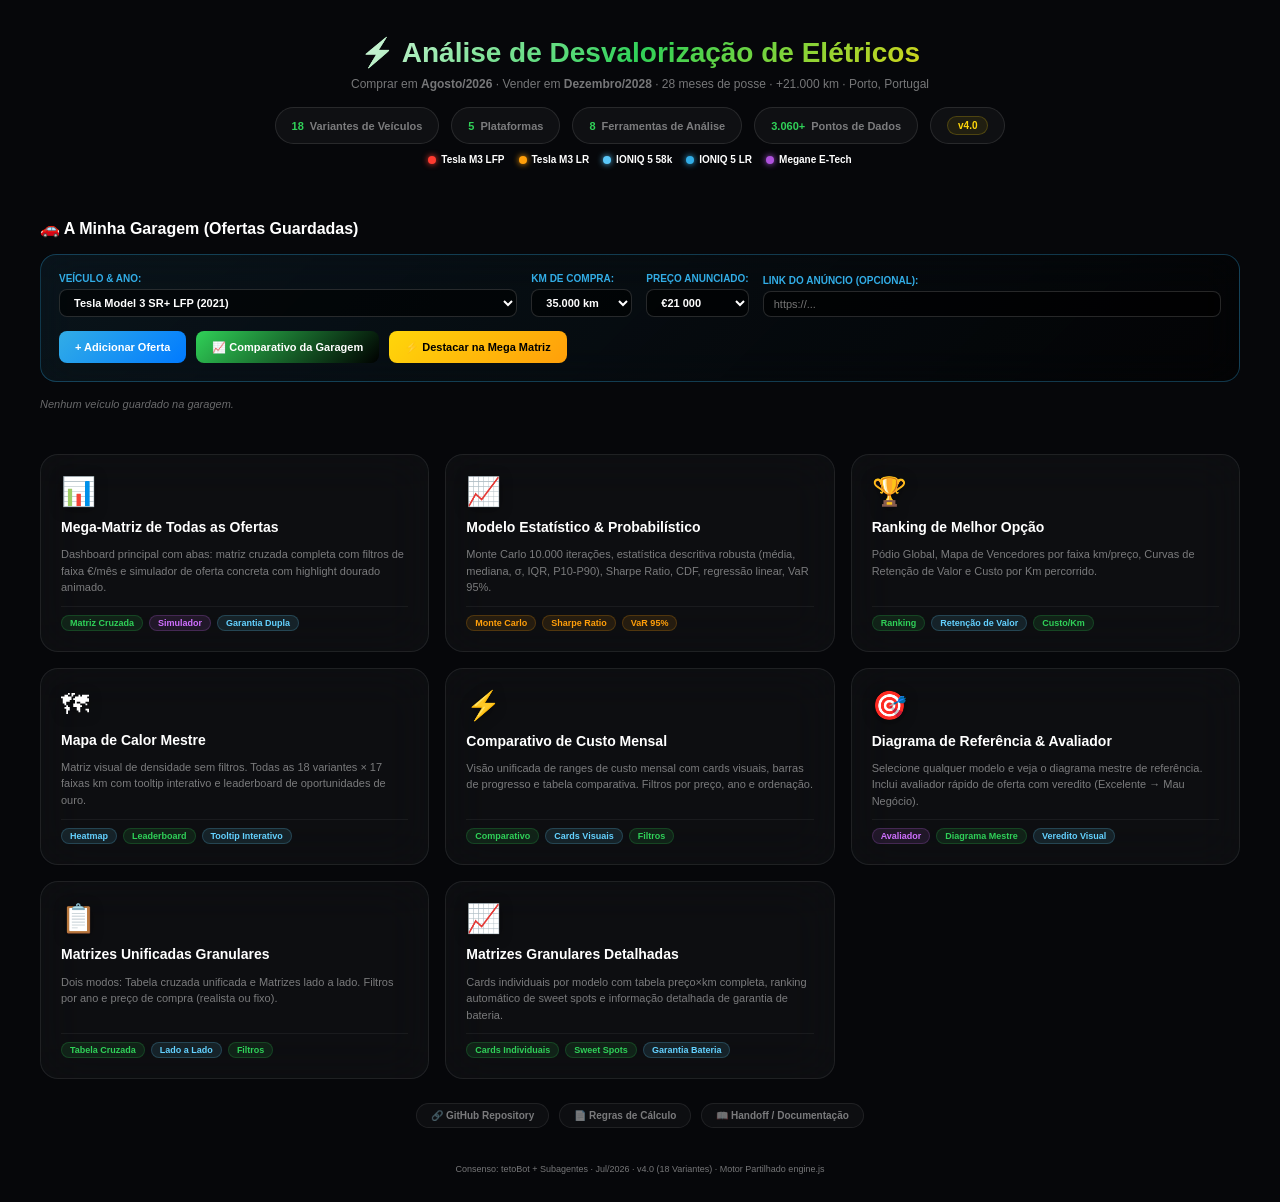
==== index.html @ 0024fa80 "feat: refatoracao para engine.js e styles.css centralizados, e nova feature A Minha Garagem" ====
<!DOCTYPE html>
<html lang="pt">
<head>
<meta charset="UTF-8">
<meta name="viewport" content="width=device-width,initial-scale=1">
<title>Portal — Análise de Desvalorização de Veículos Elétricos</title>
<meta name="description" content="Dashboard de análise de desvalorização de veículos elétricos usados em Portugal. 18 variantes, 5 plataformas, 8 ferramentas de análise.">
<link rel="stylesheet" href="styles.css">

<style>
body { gap: 24px; }

h1 {
  font-size: 28px;
  font-weight: 900;
  background: linear-gradient(135deg, #ffffff 0%, #30d158 50%, #ffd60a 100%);
  -webkit-background-clip: text;
  -webkit-text-fill-color: transparent;
}

.hero {
  text-align: center;
  max-width: 800px;
  padding: 20px 0;
}

.hero-sub {
  font-size: 12px;
  color: var(--text-muted);
  margin-top: 6px;
  line-height: 1.5;
}

/* Stats Row */
.stats-row {
  display: flex;
  gap: 12px;
  flex-wrap: wrap;
  justify-content: center;
  margin-top: 14px;
}

.stat-chip {
  background: rgba(255, 255, 255, 0.04);
  border: 1px solid rgba(255, 255, 255, 0.1);
  padding: 8px 16px;
  border-radius: 30px;
  font-size: 11px;
  font-weight: 600;
  display: flex;
  align-items: center;
  gap: 6px;
  color: var(--text-muted);
}

.stat-chip b {
  color: #fff;
  font-weight: 800;
}

.stat-chip .accent {
  color: var(--accent);
  font-weight: 800;
}

/* Brand Legend */
.brand-legend {
  display: flex;
  gap: 14px;
  flex-wrap: wrap;
  justify-content: center;
  margin-top: 10px;
}

.brand-item {
  display: flex;
  align-items: center;
  gap: 5px;
  font-size: 10px;
  font-weight: 600;
}

.brand-dot {
  width: 8px;
  height: 8px;
  border-radius: 50%;
}

/* Tools Grid */
.tools-grid {
  display: grid;
  grid-template-columns: repeat(auto-fit, minmax(320px, 1fr));
  gap: 16px;
  width: 100%;
  max-width: 1200px;
}

.tool-card {
  background: var(--card-bg);
  border: 1px solid var(--card-border);
  backdrop-filter: blur(24px);
  border-radius: 18px;
  padding: 20px;
  display: flex;
  flex-direction: column;
  gap: 10px;
  text-decoration: none;
  color: inherit;
  transition: all 0.25s ease;
  position: relative;
  overflow: hidden;
}

.tool-card::before {
  content: '';
  position: absolute;
  top: 0;
  left: 0;
  right: 0;
  height: 3px;
  background: linear-gradient(90deg, var(--accent) 0%, transparent 100%);
  opacity: 0;
  transition: opacity 0.3s ease;
}

.tool-card:hover {
  transform: translateY(-4px);
  border-color: rgba(255, 255, 255, 0.2);
  box-shadow: 0 12px 40px rgba(0, 0, 0, 0.5);
}

.tool-card:hover::before {
  opacity: 1;
}

.tool-emoji {
  font-size: 28px;
  filter: drop-shadow(0 2px 6px rgba(0,0,0,0.5));
}

.tool-name {
  font-size: 14px;
  font-weight: 800;
  color: #fff;
  line-height: 1.3;
}

.tool-desc {
  font-size: 11px;
  color: var(--text-muted);
  line-height: 1.5;
}

.tool-tags {
  display: flex;
  gap: 6px;
  flex-wrap: wrap;
  margin-top: auto;
  padding-top: 8px;
  border-top: 1px solid rgba(255, 255, 255, 0.05);
}

.tool-tag {
  font-size: 9px;
  font-weight: 700;
  padding: 2px 8px;
  border-radius: 10px;
  background: rgba(48, 209, 88, 0.1);
  color: var(--accent);
  border: 1px solid rgba(48, 209, 88, 0.2);
}

.tool-tag.stat {
  background: rgba(255, 159, 10, 0.1);
  color: #ff9f0a;
  border-color: rgba(255, 159, 10, 0.2);
}

.tool-tag.visual {
  background: rgba(100, 210, 255, 0.1);
  color: #64d2ff;
  border-color: rgba(100, 210, 255, 0.2);
}

.tool-tag.sim {
  background: rgba(208, 112, 255, 0.1);
  color: #d070ff;
  border-color: rgba(208, 112, 255, 0.2);
}

/* Version Badge */
.version-badge {
  font-size: 10px;
  font-weight: 800;
  color: #ffd60a;
  background: rgba(255, 214, 10, 0.08);
  border: 1px solid rgba(255, 214, 10, 0.2);
  padding: 3px 10px;
  border-radius: 20px;
}

/* Docs section */
.docs-row {
  display: flex;
  gap: 10px;
  flex-wrap: wrap;
  justify-content: center;
  width: 100%;
  max-width: 1200px;
}

.doc-link {
  color: var(--text-muted);
  text-decoration: none;
  font-size: 10px;
  font-weight: 600;
  background: rgba(255, 255, 255, 0.03);
  border: 1px solid rgba(255, 255, 255, 0.08);
  padding: 6px 14px;
  border-radius: 20px;
  transition: all 0.2s ease;
}

.doc-link:hover {
  background: rgba(255, 255, 255, 0.08);
  color: #fff;
  border-color: rgba(255, 255, 255, 0.2);
}
</style>
</head>
<body>

<!-- HERO -->
<div class="hero">
  <h1>&#9889; Análise de Desvalorização de Elétricos</h1>
  <div class="hero-sub">
    Comprar em <b>Agosto/2026</b> &middot; Vender em <b>Dezembro/2028</b> &middot; 28 meses de posse &middot; +21.000 km &middot; Porto, Portugal
  </div>

  <div class="stats-row">
    <div class="stat-chip"><span class="accent">18</span> Variantes de Veículos</div>
    <div class="stat-chip"><span class="accent">5</span> Plataformas</div>
    <div class="stat-chip"><span class="accent">8</span> Ferramentas de Análise</div>
    <div class="stat-chip"><span class="accent">3.060+</span> Pontos de Dados</div>
    <div class="stat-chip"><span class="version-badge">v4.0</span></div>
  </div>

  <div class="brand-legend">
    <div class="brand-item"><div class="brand-dot" style="background:#ff3b30;box-shadow:0 0 6px #ff3b30"></div> Tesla M3 LFP</div>
    <div class="brand-item"><div class="brand-dot" style="background:#ff9f0a;box-shadow:0 0 6px #ff9f0a"></div> Tesla M3 LR</div>
    <div class="brand-item"><div class="brand-dot" style="background:#5ac8fa;box-shadow:0 0 6px #5ac8fa"></div> IONIQ 5 58k</div>
    <div class="brand-item"><div class="brand-dot" style="background:#32ade6;box-shadow:0 0 6px #32ade6"></div> IONIQ 5 LR</div>
    <div class="brand-item"><div class="brand-dot" style="background:#af52de;box-shadow:0 0 6px #af52de"></div> Megane E-Tech</div>
  </div>
</div>

<!-- GARAGE SECTION -->
<div class="garage-section" id="garageSection">
  <div style="font-size:16px;font-weight:800;display:flex;align-items:center;gap:8px">
    <span>&#128663; A Minha Garagem (Ofertas Guardadas)</span>
  </div>
  
  <div class="garage-form-card">
    <div style="display:flex;flex-direction:column;gap:5px;flex:1;min-width:200px">
      <label style="font-size:10px;text-transform:uppercase;color:#32ade6;font-weight:800">Veículo & Ano:</label>
      <select id="gCarSelect" style="background:rgba(0,0,0,0.6);border:1px solid rgba(255,255,255,0.15);color:#fff;padding:6px 10px;border-radius:8px;font-size:11px"></select>
    </div>
    
    <div style="display:flex;flex-direction:column;gap:5px">
      <label style="font-size:10px;text-transform:uppercase;color:#32ade6;font-weight:800">Km de Compra:</label>
      <select id="gKmSelect" style="background:rgba(0,0,0,0.6);border:1px solid rgba(255,255,255,0.15);color:#fff;padding:6px 10px;border-radius:8px;font-size:11px"></select>
    </div>
    
    <div style="display:flex;flex-direction:column;gap:5px">
      <label style="font-size:10px;text-transform:uppercase;color:#32ade6;font-weight:800">Preço Anunciado:</label>
      <select id="gPriceSelect" style="background:rgba(0,0,0,0.6);border:1px solid rgba(255,255,255,0.15);color:#fff;padding:6px 10px;border-radius:8px;font-size:11px"></select>
    </div>
    
    <div style="display:flex;flex-direction:column;gap:5px;flex:1;min-width:200px">
      <label style="font-size:10px;text-transform:uppercase;color:#32ade6;font-weight:800">Link do Anúncio (Opcional):</label>
      <input type="url" id="gUrlInput" placeholder="https://..." style="background:rgba(0,0,0,0.6);border:1px solid rgba(255,255,255,0.15);color:#fff;padding:6px 10px;border-radius:8px;font-size:11px">
    </div>
    
    <div style="width:100%;display:flex;gap:10px;flex-wrap:wrap">
      <button class="btn-blue" onclick="addGarageOffer()">+ Adicionar Oferta</button>
      <a href="comparativo-garagem.html" class="btn-blue" style="background:linear-gradient(135deg, #30d158 0%, #000 100%);color:#fff;text-decoration:none">&#128200; Comparativo da Garagem</a>
      <a href="mega-matriz-todas-ofertas.html" class="btn-blue" style="background:linear-gradient(135deg, #ffd60a 0%, #ff9f0a 100%);color:#000;text-decoration:none">&#9889; Destacar na Mega Matriz</a>
    </div>
  </div>

  <div class="garage-grid" id="garageCardsContainer"></div>
</div>

<!-- TOOLS GRID -->
<div class="tools-grid" style="margin-top:20px">

  <a href="mega-matriz-todas-ofertas.html" class="tool-card">
    <div class="tool-emoji">&#128202;</div>
    <div class="tool-name">Mega-Matriz de Todas as Ofertas</div>
    <div class="tool-desc">Dashboard principal com abas: matriz cruzada completa com filtros de faixa €/mês e simulador de oferta concreta com highlight dourado animado.</div>
    <div class="tool-tags">
      <span class="tool-tag">Matriz Cruzada</span>
      <span class="tool-tag sim">Simulador</span>
      <span class="tool-tag visual">Garantia Dupla</span>
    </div>
  </a>

  <a href="modelo-estatistico-decisao-modelo.html" class="tool-card">
    <div class="tool-emoji">&#128200;</div>
    <div class="tool-name">Modelo Estatístico &amp; Probabilístico</div>
    <div class="tool-desc">Monte Carlo 10.000 iterações, estatística descritiva robusta (média, mediana, σ, IQR, P10-P90), Sharpe Ratio, CDF, regressão linear, VaR 95%.</div>
    <div class="tool-tags">
      <span class="tool-tag stat">Monte Carlo</span>
      <span class="tool-tag stat">Sharpe Ratio</span>
      <span class="tool-tag stat">VaR 95%</span>
    </div>
  </a>

  <a href="ranking-melhor-opcao.html" class="tool-card">
    <div class="tool-emoji">&#127942;</div>
    <div class="tool-name">Ranking de Melhor Opção</div>
    <div class="tool-desc">Pódio Global, Mapa de Vencedores por faixa km/preço, Curvas de Retenção de Valor e Custo por Km percorrido.</div>
    <div class="tool-tags">
      <span class="tool-tag">Ranking</span>
      <span class="tool-tag visual">Retenção de Valor</span>
      <span class="tool-tag">Custo/Km</span>
    </div>
  </a>

  <a href="mapa-calor-minimizacao-custo.html" class="tool-card">
    <div class="tool-emoji">&#128506;</div>
    <div class="tool-name">Mapa de Calor Mestre</div>
    <div class="tool-desc">Matriz visual de densidade sem filtros. Todas as 18 variantes × 17 faixas km com tooltip interativo e leaderboard de oportunidades de ouro.</div>
    <div class="tool-tags">
      <span class="tool-tag visual">Heatmap</span>
      <span class="tool-tag">Leaderboard</span>
      <span class="tool-tag visual">Tooltip Interativo</span>
    </div>
  </a>

  <a href="comparativo-custo-mensal.html" class="tool-card">
    <div class="tool-emoji">&#9889;</div>
    <div class="tool-name">Comparativo de Custo Mensal</div>
    <div class="tool-desc">Visão unificada de ranges de custo mensal com cards visuais, barras de progresso e tabela comparativa. Filtros por preço, ano e ordenação.</div>
    <div class="tool-tags">
      <span class="tool-tag">Comparativo</span>
      <span class="tool-tag visual">Cards Visuais</span>
      <span class="tool-tag">Filtros</span>
    </div>
  </a>

  <a href="diagrama-referencia-ofertas.html" class="tool-card">
    <div class="tool-emoji">&#127919;</div>
    <div class="tool-name">Diagrama de Referência &amp; Avaliador</div>
    <div class="tool-desc">Selecione qualquer modelo e veja o diagrama mestre de referência. Inclui avaliador rápido de oferta com veredito (Excelente → Mau Negócio).</div>
    <div class="tool-tags">
      <span class="tool-tag sim">Avaliador</span>
      <span class="tool-tag">Diagrama Mestre</span>
      <span class="tool-tag visual">Veredito Visual</span>
    </div>
  </a>

  <a href="matrizes-unificadas-granulares.html" class="tool-card">
    <div class="tool-emoji">&#128203;</div>
    <div class="tool-name">Matrizes Unificadas Granulares</div>
    <div class="tool-desc">Dois modos: Tabela cruzada unificada e Matrizes lado a lado. Filtros por ano e preço de compra (realista ou fixo).</div>
    <div class="tool-tags">
      <span class="tool-tag">Tabela Cruzada</span>
      <span class="tool-tag visual">Lado a Lado</span>
      <span class="tool-tag">Filtros</span>
    </div>
  </a>

  <a href="matrizes-km-granular-v3.html" class="tool-card">
    <div class="tool-emoji">&#128200;</div>
    <div class="tool-name">Matrizes Granulares Detalhadas</div>
    <div class="tool-desc">Cards individuais por modelo com tabela preço×km completa, ranking automático de sweet spots e informação detalhada de garantia de bateria.</div>
    <div class="tool-tags">
      <span class="tool-tag">Cards Individuais</span>
      <span class="tool-tag">Sweet Spots</span>
      <span class="tool-tag visual">Garantia Bateria</span>
    </div>
  </a>

</div>

<!-- DOCS -->
<div class="docs-row">
  <a href="https://github.com/tetobot247/carros" class="doc-link" target="_blank">&#128279; GitHub Repository</a>
  <a href="regras-calculo.md" class="doc-link">&#128196; Regras de Cálculo</a>
  <a href="HANDOFF.md" class="doc-link">&#128214; Handoff / Documentação</a>
</div>

<footer>Consenso: tetoBot + Subagentes &middot; Jul/2026 &middot; v4.0 (18 Variantes) &middot; Motor Partilhado engine.js</footer>

<script src="engine.js"></script>
<script>
(function(){
  'use strict';
  var E = CarEngine;
  
  function initGarage() {
    // Populate dropdowns
    var carSel = document.getElementById('gCarSelect');
    var kmSel = document.getElementById('gKmSelect');
    var priceSel = document.getElementById('gPriceSelect');

    var carHtml = '';
    E.CARS.forEach(function(c) {
      carHtml += '<option value="' + c.id + '">' + c.n + ' (' + c.y + ')</option>';
    });
    carSel.innerHTML = carHtml;

    var kmHtml = '';
    E.KM.forEach(function(k) {
      kmHtml += '<option value="' + k + '">' + k + '.000 km</option>';
    });
    kmSel.innerHTML = kmHtml;

    var priceHtml = '';
    for (var p = 21000; p <= 42000; p += 1000) {
      priceHtml += '<option value="' + p + '">€' + p.toLocaleString('pt-PT') + '</option>';
    }
    priceSel.innerHTML = priceHtml;

    renderGarage();
  }

  function getSavedOffers() {
    var saved = localStorage.getItem('garageOffers');
    if (saved) return JSON.parse(saved);
    return [];
  }

  window.addGarageOffer = function() {
    var carId = document.getElementById('gCarSelect').value;
    var km = Number(document.getElementById('gKmSelect').value);
    var price = Number(document.getElementById('gPriceSelect').value);
    var url = document.getElementById('gUrlInput').value.trim();
    
    var offers = getSavedOffers();
    
    // Removida a limitação de duplicados exatos para permitir que o utilizador
    // guarde múltiplos anúncios reais que possam ter o mesmo modelo, km e preço.
    var newId = Date.now().toString() + '_' + Math.random().toString(36).substr(2, 5);
    offers.push({ id: newId, carId: carId, km: km, price: price, url: url });
    
    localStorage.setItem('garageOffers', JSON.stringify(offers));
    document.getElementById('gUrlInput').value = '';
    renderGarage();
  };

  window.removeGarageOffer = function(id) {
    var offers = getSavedOffers();
    offers = offers.filter(function(o) { return o.id !== id; });
    localStorage.setItem('garageOffers', JSON.stringify(offers));
    renderGarage();
  };

  function renderGarage() {
    var offers = getSavedOffers();
    var container = document.getElementById('garageCardsContainer');
    
    if (offers.length === 0) {
      container.innerHTML = '<div style="font-size:11px;color:rgba(255,255,255,0.4);font-style:italic">Nenhum veículo guardado na garagem.</div>';
      return;
    }

    var html = '';
    offers.forEach(function(o) {
      var car = E.getCar(o.carId);
      var r = E.aResale(car, o.km);
      var m = E.moVal(o.price, r);
      var wObj = E.getEffectiveWarranty(car, o.km);
      
      var brandCls = 'border-' + car.brand;
      
      html += '<div class="garage-card ' + brandCls + '">';
      html += '<div class="garage-card-title">';
      html += '<span>' + car.n + ' <span class="version-badge">' + car.y + '</span></span>';
      html += '<button class="btn-remove" onclick="removeGarageOffer(\'' + o.id + '\')">X</button>';
      html += '</div>';
      
      html += '<div class="garage-card-details">';
      html += '<div>Compra: <b>€' + o.price.toLocaleString('pt-PT') + '</b> | Km: <b>' + o.km + 'k km</b></div>';
      
      if (m !== null) {
        html += '<div class="garage-card-cost">€' + m + '<span style="font-size:10px;color:rgba(255,255,255,0.4)"> / mês</span></div>';
        html += '<div>Revenda Estimada (2028): €' + r.toLocaleString('pt-PT') + '</div>';
        html += '<div style="color:#ffd60a;margin-top:4px">' + E.getWarrantyBadge(car, o.km) + ' ' + wObj.effMonths + 'm ou ' + (wObj.kmLeft/1000).toFixed(0) + 'k km extra</div>';
      } else {
        html += '<div style="color:#ff453a;font-weight:800;margin-top:4px">⚠️ Preço irrealista (inferior à revenda)</div>';
      }
      
      if (o.url) {
        html += '<a href="' + o.url + '" target="_blank" style="margin-top:8px;display:inline-block;color:#32ade6;font-size:11px;text-decoration:none;font-weight:800">&#128279; Ver Anúncio Original</a>';
      }
      
      html += '</div></div>';
    });
    
    container.innerHTML = html;
  }

  // Initialize
  initGarage();

})();
</script>

</body>
</html>
---- styles.css ----
/**
 * styles.css — CSS Base Partilhado v4.0
 * Estilos comuns a todos os dashboards de desvalorização.
 * Cada HTML mantém um <style> local com estilos específicos da sua visualização.
 */

/* ============ CSS VARIABLES ============ */
:root {
  --bg: #06070a;
  --card-bg: rgba(255, 255, 255, 0.03);
  --card-border: rgba(255, 255, 255, 0.08);
  --text: #ffffff;
  --text-muted: rgba(255, 255, 255, 0.45);
  --accent: #30d158;
}

/* ============ RESET & BASE ============ */
* { margin: 0; padding: 0; box-sizing: border-box; }

body {
  background: var(--bg);
  font-family: -apple-system, BlinkMacSystemFont, "Segoe UI", Roboto, sans-serif;
  color: var(--text);
  padding: 16px;
  display: flex;
  flex-direction: column;
  align-items: center;
  gap: 16px;
}

/* ============ TYPOGRAPHY ============ */
header { text-align: center; }

h1 {
  font-size: 22px;
  font-weight: 800;
  background: linear-gradient(135deg, #ffffff 0%, #a1a1a1 100%);
  -webkit-background-clip: text;
  -webkit-text-fill-color: transparent;
  margin-bottom: 4px;
}

.sub {
  font-size: 11px;
  color: var(--text-muted);
}

footer {
  font-size: 9px;
  color: var(--text-muted);
  text-align: center;
  padding: 12px;
}

/* ============ TOP BAR & NAVIGATION ============ */
.top-bar {
  display: flex;
  justify-content: space-between;
  align-items: center;
  width: 100%;
  max-width: 1400px;
  flex-wrap: wrap;
  gap: 10px;
}

.nav-links-row {
  display: flex;
  gap: 8px;
  flex-wrap: wrap;
}

.nav-link {
  color: var(--accent);
  text-decoration: none;
  font-size: 11px;
  font-weight: 600;
  background: rgba(48, 209, 88, 0.1);
  border: 1px solid rgba(48, 209, 88, 0.2);
  padding: 6px 12px;
  border-radius: 20px;
  transition: all 0.2s ease;
}

.nav-link:hover {
  background: rgba(48, 209, 88, 0.2);
  box-shadow: 0 0 12px rgba(48, 209, 88, 0.3);
}

/* ============ BUTTONS ============ */
.btn-pill,
.filter-btn {
  background: rgba(255, 255, 255, 0.06);
  border: 1px solid rgba(255, 255, 255, 0.1);
  color: rgba(255, 255, 255, 0.7);
  padding: 5px 12px;
  border-radius: 20px;
  font-size: 11px;
  cursor: pointer;
  font-weight: 500;
  transition: all 0.2s ease;
}

.btn-pill:hover,
.filter-btn:hover {
  background: rgba(255, 255, 255, 0.15);
  color: #fff;
}

.btn-pill.active,
.filter-btn.active {
  background: var(--accent);
  color: #000;
  border-color: var(--accent);
  font-weight: 700;
  box-shadow: 0 0 12px rgba(48, 209, 88, 0.3);
}

/* ============ CONTROLS PANEL ============ */
.controls-card {
  background: var(--card-bg);
  border: 1px solid var(--card-border);
  backdrop-filter: blur(20px);
  border-radius: 16px;
  padding: 14px 18px;
  width: 100%;
  max-width: 1200px;
  display: flex;
  flex-direction: column;
  gap: 12px;
}

.control-row,
.filter-row {
  display: flex;
  align-items: center;
  gap: 10px;
  flex-wrap: wrap;
}

.control-label,
.filter-label {
  font-size: 10px;
  text-transform: uppercase;
  letter-spacing: 0.8px;
  color: var(--text-muted);
  font-weight: 700;
  min-width: 130px;
}

/* ============ FORM ELEMENTS ============ */
select, input[type="number"] {
  background: rgba(0, 0, 0, 0.6);
  border: 1px solid rgba(255, 255, 255, 0.15);
  color: #fff;
  padding: 5px 10px;
  border-radius: 8px;
  font-size: 11px;
  font-weight: 600;
  outline: none;
}

select:focus, input[type="number"]:focus {
  border-color: var(--accent);
}

/* ============ CARDS ============ */
.glass-card {
  background: var(--card-bg);
  border: 1px solid var(--card-border);
  backdrop-filter: blur(24px);
  border-radius: 16px;
  padding: 16px;
  width: 100%;
  overflow-x: auto;
}

/* ============ TABLE BASE ============ */
table {
  width: 100%;
  border-collapse: collapse;
  font-size: 9px;
}

th {
  color: var(--text-muted);
  padding: 6px 4px;
  border-bottom: 1px solid rgba(255, 255, 255, 0.1);
  text-align: center;
  font-size: 9px;
  font-weight: 600;
}

th:first-child { text-align: left; }

td {
  padding: 5px 3px;
  text-align: center;
  border-bottom: 1px solid rgba(255, 255, 255, 0.04);
  font-weight: 600;
}

/* ============ CELL STYLES ============ */
.cell-pill {
  display: inline-block;
  padding: 3px 6px;
  border-radius: 5px;
  font-weight: 700;
  font-size: 9px;
  min-width: 38px;
}

.cell-na {
  color: rgba(255, 255, 255, 0.2);
  font-style: italic;
  font-size: 9px;
}

/* ============ BRAND INDICATOR BADGES ============ */
.model-indicator {
  display: inline-flex;
  align-items: center;
  gap: 6px;
  font-size: 11px;
  font-weight: 700;
  padding: 3px 8px;
  border-radius: 6px;
}

.ind-tesla {
  background: rgba(255, 59, 48, 0.15);
  border: 1px solid rgba(255, 59, 48, 0.3);
  color: #ff453a;
}
.ind-tesla_lr {
  background: rgba(255, 159, 10, 0.15);
  border: 1px solid rgba(255, 159, 10, 0.3);
  color: #ff9f0a;
}
.ind-ioniq {
  background: rgba(50, 173, 230, 0.15);
  border: 1px solid rgba(50, 173, 230, 0.3);
  color: #64d2ff;
}
.ind-ioniq5_58 {
  background: rgba(90, 200, 250, 0.15);
  border: 1px solid rgba(90, 200, 250, 0.3);
  color: #5ac8fa;
}
.ind-megane {
  background: rgba(175, 82, 222, 0.15);
  border: 1px solid rgba(175, 82, 222, 0.3);
  color: #d070ff;
}

/* ============ BRAND DOTS (luminosos) ============ */
.dot {
  width: 7px;
  height: 7px;
  border-radius: 50%;
  display: inline-block;
}
.dot-tesla     { background: #ff3b30; box-shadow: 0 0 6px #ff3b30; }
.dot-tesla_lr  { background: #ff9f0a; box-shadow: 0 0 6px #ff9f0a; }
.dot-ioniq     { background: #32ade6; box-shadow: 0 0 6px #32ade6; }
.dot-ioniq5_58 { background: #5ac8fa; box-shadow: 0 0 6px #5ac8fa; }
.dot-megane    { background: #af52de; box-shadow: 0 0 6px #af52de; }

/* ============ BRAND BADGE PILLS ============ */
.badge-car,
.brand-badge {
  display: inline-flex;
  align-items: center;
  gap: 5px;
  font-size: 10px;
  font-weight: 700;
  padding: 2px 6px;
  border-radius: 4px;
  white-space: nowrap;
}
.b-tesla     { background: rgba(255, 69, 58, 0.15); color: #ff453a; border: 1px solid rgba(255, 69, 58, 0.3); }
.b-tesla_lr  { background: rgba(255, 159, 10, 0.15); color: #ff9f0a; border: 1px solid rgba(255, 159, 10, 0.3); }
.b-ioniq     { background: rgba(100, 210, 255, 0.15); color: #64d2ff; border: 1px solid rgba(100, 210, 255, 0.3); }
.b-ioniq5_58 { background: rgba(90, 200, 250, 0.15); color: #5ac8fa; border: 1px solid rgba(90, 200, 250, 0.3); }
.b-megane    { background: rgba(208, 112, 255, 0.15); color: #d070ff; border: 1px solid rgba(208, 112, 255, 0.3); }

/* ============ BRAND BORDER TOP (for cards) ============ */
.border-tesla     { border-top: 3px solid #ff3b30; }
.border-tesla_lr  { border-top: 3px solid #ff9f0a; }
.border-ioniq     { border-top: 3px solid #32ade6; }
.border-ioniq5_58 { border-top: 3px solid #5ac8fa; }
.border-megane    { border-top: 3px solid #af52de; }

/* ============ BRAND TEXT COLORS ============ */
.c-tesla     { color: #ff453a; }
.c-tesla_lr  { color: #ff9f0a; }
.c-ioniq     { color: #64d2ff; }
.c-ioniq5_58 { color: #5ac8fa; }
.c-megane    { color: #d070ff; }

/* ============ WARRANTY BADGES ============ */
.w-badge-pill {
  font-size: 8px;
  font-weight: 800;
  padding: 1px 4px;
  border-radius: 3px;
}
.w-exp { color: #ff453a; background: rgba(255,69,58,0.2);   border: 1px solid rgba(255,69,58,0.4); }
.w-6m  { color: #ff3b30; background: rgba(255,59,48,0.18);  border: 1px solid rgba(255,59,48,0.35); }
.w-12m { color: #ff9f0a; background: rgba(255,159,10,0.18); border: 1px solid rgba(255,159,10,0.35); }
.w-18m { color: #ffd60a; background: rgba(255,214,10,0.18); border: 1px solid rgba(255,214,10,0.35); }
.w-ok  { color: #30d158; background: rgba(48,209,88,0.15);  border: 1px solid rgba(48,209,88,0.3); }

/* ============ YEAR BADGE ============ */
.year-badge,
.tag {
  font-size: 9px;
  font-weight: 800;
  background: #ffd60a;
  color: #000;
  padding: 2px 6px;
  border-radius: 4px;
}

/* ============ LFP BADGE ============ */
.badge-lfp,
.lfp {
  font-size: 8px;
  background: rgba(48, 209, 88, 0.15);
  color: #30d158;
  padding: 1px 4px;
  border-radius: 3px;
  margin-left: 4px;
}

/* ============ GARAGE UI & HIGHLIGHT ============ */
.garage-section {
  width: 100%;
  max-width: 1200px;
  margin-top: 10px;
  display: flex;
  flex-direction: column;
  gap: 16px;
}
.garage-form-card {
  background: linear-gradient(135deg, rgba(50, 173, 230, 0.08) 0%, rgba(0, 0, 0, 0.5) 100%);
  border: 1px solid rgba(50, 173, 230, 0.3);
  backdrop-filter: blur(20px);
  border-radius: 16px;
  padding: 18px;
  display: flex;
  flex-wrap: wrap;
  align-items: end;
  gap: 14px;
}
.garage-grid {
  display: grid;
  grid-template-columns: repeat(auto-fit, minmax(280px, 1fr));
  gap: 16px;
  width: 100%;
}
.garage-card {
  background: var(--card-bg);
  border: 1px solid var(--card-border);
  backdrop-filter: blur(24px);
  border-radius: 16px;
  padding: 16px;
  display: flex;
  flex-direction: column;
  gap: 10px;
  position: relative;
}
.garage-card-title {
  font-size: 14px;
  font-weight: 800;
  display: flex;
  justify-content: space-between;
  align-items: center;
}
.garage-card-details {
  font-size: 11px;
  color: var(--text-muted);
  display: flex;
  flex-direction: column;
  gap: 4px;
}
.garage-card-cost {
  font-size: 24px;
  font-weight: 900;
  color: #30d158;
  margin-top: 4px;
}
.btn-remove {
  background: rgba(255, 69, 58, 0.15);
  color: #ff453a;
  border: 1px solid rgba(255, 69, 58, 0.3);
  padding: 4px 10px;
  border-radius: 6px;
  font-size: 9px;
  font-weight: 800;
  cursor: pointer;
  transition: all 0.2s;
}
.btn-remove:hover {
  background: rgba(255, 69, 58, 0.3);
}
.btn-blue {
  background: linear-gradient(135deg, #32ade6 0%, #007aff 100%);
  color: #fff;
  border: none;
  padding: 8px 16px;
  border-radius: 8px;
  font-size: 11px;
  font-weight: 800;
  cursor: pointer;
  height: 32px;
  display: flex;
  align-items: center;
}

/* CLASSE DE HIGHLIGHT MÚLTIPLO NA MEGA MATRIZ */
.cell-garage-highlight {
  position: relative;
  z-index: 90;
  border: 2px solid #32ade6 !important;
  box-shadow: 0 0 20px rgba(50, 173, 230, 0.8), inset 0 0 10px rgba(50, 173, 230, 0.5) !important;
  transform: scale(1.25) !important;
  font-size: 11px !important;
  font-weight: 900 !important;
  animation: pulseBlue 2s infinite ease-in-out;
}
@keyframes pulseBlue {
  0% { transform: scale(1.2); box-shadow: 0 0 15px rgba(50,173,230,0.6); }
  50% { transform: scale(1.35); box-shadow: 0 0 25px rgba(50,173,230,0.9), 0 0 40px rgba(50,173,230,0.4); }
  100% { transform: scale(1.2); box-shadow: 0 0 15px rgba(50,173,230,0.6); }
}
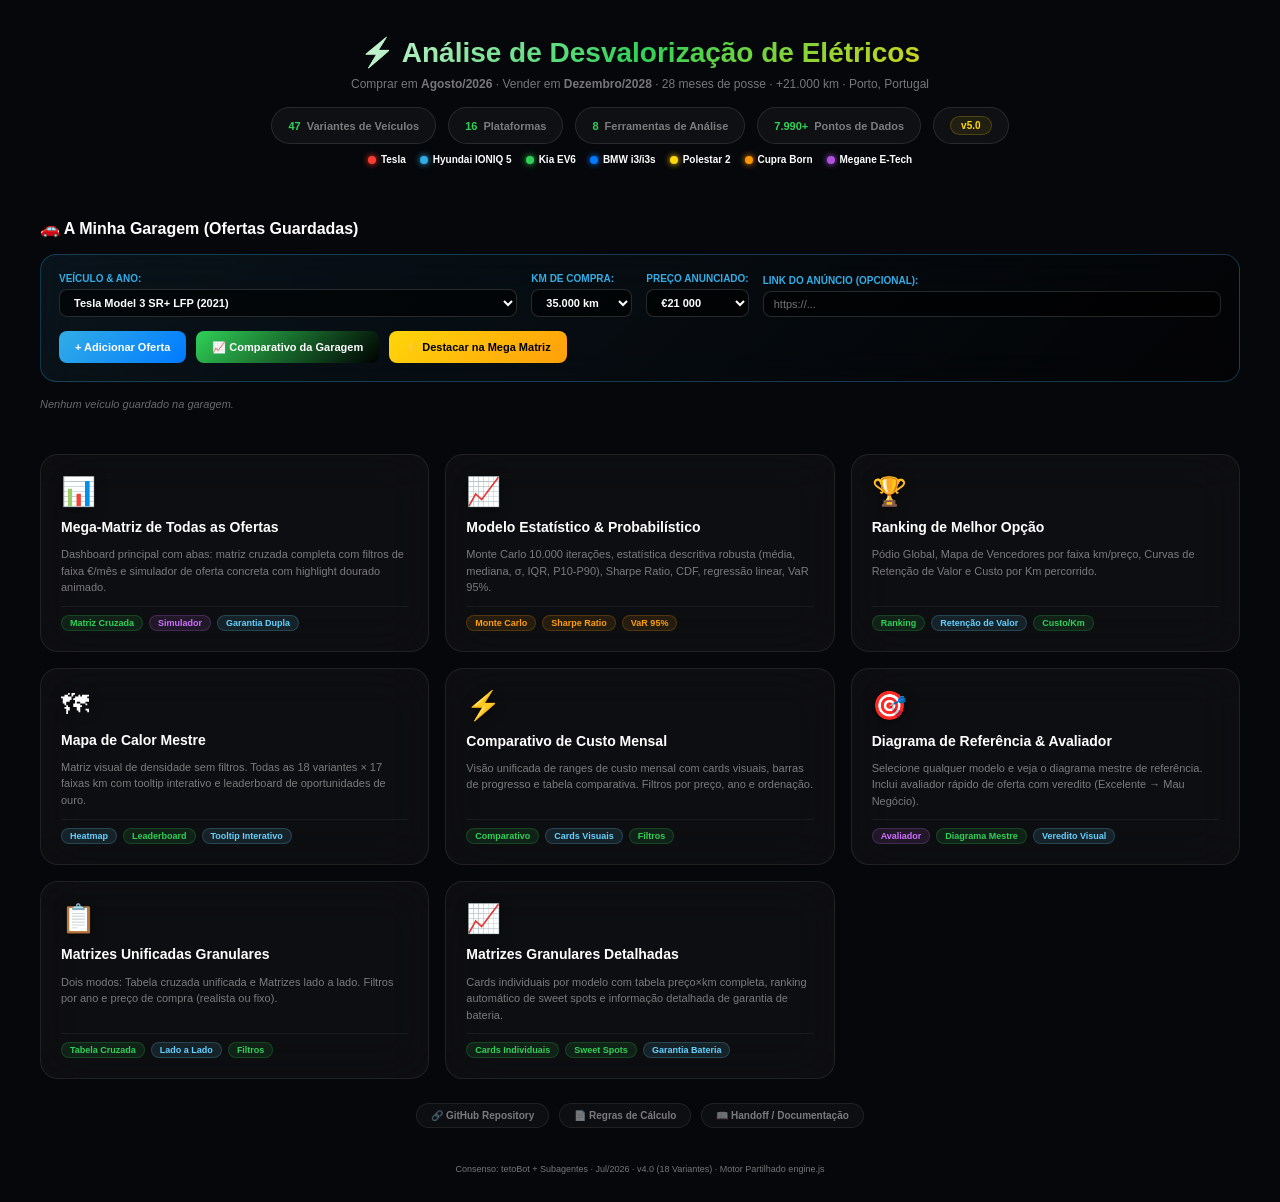
==== commit ffd6bf8f: "feat: v5.0 expansao para 47 variantes (BMW, Kia, Polestar, Cupra, IONIQ 5) com imagens e novas cores" ====
--- a/index.html
+++ b/index.html
@@ -238,18 +238,20 @@
   </div>
 
   <div class="stats-row">
-    <div class="stat-chip"><span class="accent">18</span> Variantes de Veículos</div>
-    <div class="stat-chip"><span class="accent">5</span> Plataformas</div>
+    <div class="stat-chip"><span class="accent">47</span> Variantes de Veículos</div>
+    <div class="stat-chip"><span class="accent">16</span> Plataformas</div>
     <div class="stat-chip"><span class="accent">8</span> Ferramentas de Análise</div>
-    <div class="stat-chip"><span class="accent">3.060+</span> Pontos de Dados</div>
-    <div class="stat-chip"><span class="version-badge">v4.0</span></div>
+    <div class="stat-chip"><span class="accent">7.990+</span> Pontos de Dados</div>
+    <div class="stat-chip"><span class="version-badge">v5.0</span></div>
   </div>
 
   <div class="brand-legend">
-    <div class="brand-item"><div class="brand-dot" style="background:#ff3b30;box-shadow:0 0 6px #ff3b30"></div> Tesla M3 LFP</div>
-    <div class="brand-item"><div class="brand-dot" style="background:#ff9f0a;box-shadow:0 0 6px #ff9f0a"></div> Tesla M3 LR</div>
-    <div class="brand-item"><div class="brand-dot" style="background:#5ac8fa;box-shadow:0 0 6px #5ac8fa"></div> IONIQ 5 58k</div>
-    <div class="brand-item"><div class="brand-dot" style="background:#32ade6;box-shadow:0 0 6px #32ade6"></div> IONIQ 5 LR</div>
+    <div class="brand-item"><div class="brand-dot" style="background:#ff3b30;box-shadow:0 0 6px #ff3b30"></div> Tesla</div>
+    <div class="brand-item"><div class="brand-dot" style="background:#32ade6;box-shadow:0 0 6px #32ade6"></div> Hyundai IONIQ 5</div>
+    <div class="brand-item"><div class="brand-dot" style="background:#30d158;box-shadow:0 0 6px #30d158"></div> Kia EV6</div>
+    <div class="brand-item"><div class="brand-dot" style="background:#007aff;box-shadow:0 0 6px #007aff"></div> BMW i3/i3s</div>
+    <div class="brand-item"><div class="brand-dot" style="background:#ffd60a;box-shadow:0 0 6px #ffd60a"></div> Polestar 2</div>
+    <div class="brand-item"><div class="brand-dot" style="background:#ff9500;box-shadow:0 0 6px #ff9500"></div> Cupra Born</div>
     <div class="brand-item"><div class="brand-dot" style="background:#af52de;box-shadow:0 0 6px #af52de"></div> Megane E-Tech</div>
   </div>
 </div>
--- a/styles.css
+++ b/styles.css
@@ -226,31 +226,23 @@
   border-radius: 6px;
 }
 
-.ind-tesla {
-  background: rgba(255, 59, 48, 0.15);
-  border: 1px solid rgba(255, 59, 48, 0.3);
-  color: #ff453a;
-}
-.ind-tesla_lr {
-  background: rgba(255, 159, 10, 0.15);
-  border: 1px solid rgba(255, 159, 10, 0.3);
-  color: #ff9f0a;
-}
-.ind-ioniq {
-  background: rgba(50, 173, 230, 0.15);
-  border: 1px solid rgba(50, 173, 230, 0.3);
-  color: #64d2ff;
-}
-.ind-ioniq5_58 {
-  background: rgba(90, 200, 250, 0.15);
-  border: 1px solid rgba(90, 200, 250, 0.3);
-  color: #5ac8fa;
-}
-.ind-megane {
-  background: rgba(175, 82, 222, 0.15);
-  border: 1px solid rgba(175, 82, 222, 0.3);
-  color: #d070ff;
-}
+.ind-tesla { background: rgba(255, 59, 48, 0.15); border: 1px solid rgba(255, 59, 48, 0.3); color: #ff453a; }
+.ind-tesla_lr { background: rgba(255, 159, 10, 0.15); border: 1px solid rgba(255, 159, 10, 0.3); color: #ff9f0a; }
+.ind-ioniq { background: rgba(50, 173, 230, 0.15); border: 1px solid rgba(50, 173, 230, 0.3); color: #64d2ff; }
+.ind-ioniq5 { background: rgba(50, 173, 230, 0.15); border: 1px solid rgba(50, 173, 230, 0.3); color: #64d2ff; }
+.ind-ioniq5_58 { background: rgba(90, 200, 250, 0.15); border: 1px solid rgba(90, 200, 250, 0.3); color: #5ac8fa; }
+.ind-ioniq5_63 { background: rgba(56, 189, 248, 0.15); border: 1px solid rgba(56, 189, 248, 0.3); color: #38bdf8; }
+.ind-ev6_58 { background: rgba(48, 209, 88, 0.15); border: 1px solid rgba(48, 209, 88, 0.3); color: #30d158; }
+.ind-ev6_63 { background: rgba(52, 211, 153, 0.15); border: 1px solid rgba(52, 211, 153, 0.3); color: #34d399; }
+.ind-ev6_lr { background: rgba(0, 199, 190, 0.15); border: 1px solid rgba(0, 199, 190, 0.3); color: #00c7be; }
+.ind-bmw_i3 { background: rgba(0, 122, 255, 0.15); border: 1px solid rgba(0, 122, 255, 0.3); color: #007aff; }
+.ind-bmw_i3s { background: rgba(88, 166, 255, 0.15); border: 1px solid rgba(88, 166, 255, 0.3); color: #58a6ff; }
+.ind-polestar2_sr { background: rgba(255, 214, 10, 0.15); border: 1px solid rgba(255, 214, 10, 0.3); color: #ffd60a; }
+.ind-polestar2_lr { background: rgba(255, 204, 0, 0.15); border: 1px solid rgba(255, 204, 0, 0.3); color: #ffcc00; }
+.ind-cupra_born_58 { background: rgba(255, 149, 0, 0.15); border: 1px solid rgba(255, 149, 0, 0.3); color: #ff9500; }
+.ind-cupra_born_eboost { background: rgba(255, 122, 0, 0.15); border: 1px solid rgba(255, 122, 0, 0.3); color: #ff7a00; }
+.ind-cupra_born_77 { background: rgba(229, 142, 38, 0.15); border: 1px solid rgba(229, 142, 38, 0.3); color: #e58e26; }
+.ind-megane { background: rgba(175, 82, 222, 0.15); border: 1px solid rgba(175, 82, 222, 0.3); color: #d070ff; }
 
 /* ============ BRAND DOTS (luminosos) ============ */
 .dot {
@@ -259,11 +251,23 @@
   border-radius: 50%;
   display: inline-block;
 }
-.dot-tesla     { background: #ff3b30; box-shadow: 0 0 6px #ff3b30; }
-.dot-tesla_lr  { background: #ff9f0a; box-shadow: 0 0 6px #ff9f0a; }
-.dot-ioniq     { background: #32ade6; box-shadow: 0 0 6px #32ade6; }
-.dot-ioniq5_58 { background: #5ac8fa; box-shadow: 0 0 6px #5ac8fa; }
-.dot-megane    { background: #af52de; box-shadow: 0 0 6px #af52de; }
+.dot-tesla             { background: #ff3b30; box-shadow: 0 0 6px #ff3b30; }
+.dot-tesla_lr          { background: #ff9f0a; box-shadow: 0 0 6px #ff9f0a; }
+.dot-ioniq             { background: #32ade6; box-shadow: 0 0 6px #32ade6; }
+.dot-ioniq5            { background: #32ade6; box-shadow: 0 0 6px #32ade6; }
+.dot-ioniq5_58         { background: #5ac8fa; box-shadow: 0 0 6px #5ac8fa; }
+.dot-ioniq5_63         { background: #38bdf8; box-shadow: 0 0 6px #38bdf8; }
+.dot-ev6_58            { background: #30d158; box-shadow: 0 0 6px #30d158; }
+.dot-ev6_63            { background: #34d399; box-shadow: 0 0 6px #34d399; }
+.dot-ev6_lr            { background: #00c7be; box-shadow: 0 0 6px #00c7be; }
+.dot-bmw_i3            { background: #007aff; box-shadow: 0 0 6px #007aff; }
+.dot-bmw_i3s           { background: #58a6ff; box-shadow: 0 0 6px #58a6ff; }
+.dot-polestar2_sr      { background: #ffd60a; box-shadow: 0 0 6px #ffd60a; }
+.dot-polestar2_lr      { background: #ffcc00; box-shadow: 0 0 6px #ffcc00; }
+.dot-cupra_born_58     { background: #ff9500; box-shadow: 0 0 6px #ff9500; }
+.dot-cupra_born_eboost { background: #ff7a00; box-shadow: 0 0 6px #ff7a00; }
+.dot-cupra_born_77     { background: #e58e26; box-shadow: 0 0 6px #e58e26; }
+.dot-megane            { background: #af52de; box-shadow: 0 0 6px #af52de; }
 
 /* ============ BRAND BADGE PILLS ============ */
 .badge-car,
@@ -277,25 +281,61 @@
   border-radius: 4px;
   white-space: nowrap;
 }
-.b-tesla     { background: rgba(255, 69, 58, 0.15); color: #ff453a; border: 1px solid rgba(255, 69, 58, 0.3); }
-.b-tesla_lr  { background: rgba(255, 159, 10, 0.15); color: #ff9f0a; border: 1px solid rgba(255, 159, 10, 0.3); }
-.b-ioniq     { background: rgba(100, 210, 255, 0.15); color: #64d2ff; border: 1px solid rgba(100, 210, 255, 0.3); }
-.b-ioniq5_58 { background: rgba(90, 200, 250, 0.15); color: #5ac8fa; border: 1px solid rgba(90, 200, 250, 0.3); }
-.b-megane    { background: rgba(208, 112, 255, 0.15); color: #d070ff; border: 1px solid rgba(208, 112, 255, 0.3); }
+.b-tesla             { background: rgba(255, 69, 58, 0.15); color: #ff453a; border: 1px solid rgba(255, 69, 58, 0.3); }
+.b-tesla_lr          { background: rgba(255, 159, 10, 0.15); color: #ff9f0a; border: 1px solid rgba(255, 159, 10, 0.3); }
+.b-ioniq             { background: rgba(100, 210, 255, 0.15); color: #64d2ff; border: 1px solid rgba(100, 210, 255, 0.3); }
+.b-ioniq5            { background: rgba(100, 210, 255, 0.15); color: #64d2ff; border: 1px solid rgba(100, 210, 255, 0.3); }
+.b-ioniq5_58         { background: rgba(90, 200, 250, 0.15); color: #5ac8fa; border: 1px solid rgba(90, 200, 250, 0.3); }
+.b-ioniq5_63         { background: rgba(56, 189, 248, 0.15); color: #38bdf8; border: 1px solid rgba(56, 189, 248, 0.3); }
+.b-ev6_58            { background: rgba(48, 209, 88, 0.15); color: #30d158; border: 1px solid rgba(48, 209, 88, 0.3); }
+.b-ev6_63            { background: rgba(52, 211, 153, 0.15); color: #34d399; border: 1px solid rgba(52, 211, 153, 0.3); }
+.b-ev6_lr            { background: rgba(0, 199, 190, 0.15); color: #00c7be; border: 1px solid rgba(0, 199, 190, 0.3); }
+.b-bmw_i3            { background: rgba(0, 122, 255, 0.15); color: #007aff; border: 1px solid rgba(0, 122, 255, 0.3); }
+.b-bmw_i3s           { background: rgba(88, 166, 255, 0.15); color: #58a6ff; border: 1px solid rgba(88, 166, 255, 0.3); }
+.b-polestar2_sr      { background: rgba(255, 214, 10, 0.15); color: #ffd60a; border: 1px solid rgba(255, 214, 10, 0.3); }
+.b-polestar2_lr      { background: rgba(255, 204, 0, 0.15); color: #ffcc00; border: 1px solid rgba(255, 204, 0, 0.3); }
+.b-cupra_born_58     { background: rgba(255, 149, 0, 0.15); color: #ff9500; border: 1px solid rgba(255, 149, 0, 0.3); }
+.b-cupra_born_eboost { background: rgba(255, 122, 0, 0.15); color: #ff7a00; border: 1px solid rgba(255, 122, 0, 0.3); }
+.b-cupra_born_77     { background: rgba(229, 142, 38, 0.15); color: #e58e26; border: 1px solid rgba(229, 142, 38, 0.3); }
+.b-megane            { background: rgba(208, 112, 255, 0.15); color: #d070ff; border: 1px solid rgba(208, 112, 255, 0.3); }
 
 /* ============ BRAND BORDER TOP (for cards) ============ */
-.border-tesla     { border-top: 3px solid #ff3b30; }
-.border-tesla_lr  { border-top: 3px solid #ff9f0a; }
-.border-ioniq     { border-top: 3px solid #32ade6; }
-.border-ioniq5_58 { border-top: 3px solid #5ac8fa; }
-.border-megane    { border-top: 3px solid #af52de; }
+.border-tesla             { border-top: 3px solid #ff3b30; }
+.border-tesla_lr          { border-top: 3px solid #ff9f0a; }
+.border-ioniq             { border-top: 3px solid #32ade6; }
+.border-ioniq5            { border-top: 3px solid #32ade6; }
+.border-ioniq5_58         { border-top: 3px solid #5ac8fa; }
+.border-ioniq5_63         { border-top: 3px solid #38bdf8; }
+.border-ev6_58            { border-top: 3px solid #30d158; }
+.border-ev6_63            { border-top: 3px solid #34d399; }
+.border-ev6_lr            { border-top: 3px solid #00c7be; }
+.border-bmw_i3            { border-top: 3px solid #007aff; }
+.border-bmw_i3s           { border-top: 3px solid #58a6ff; }
+.border-polestar2_sr      { border-top: 3px solid #ffd60a; }
+.border-polestar2_lr      { border-top: 3px solid #ffcc00; }
+.border-cupra_born_58     { border-top: 3px solid #ff9500; }
+.border-cupra_born_eboost { border-top: 3px solid #ff7a00; }
+.border-cupra_born_77     { border-top: 3px solid #e58e26; }
+.border-megane            { border-top: 3px solid #af52de; }
 
 /* ============ BRAND TEXT COLORS ============ */
-.c-tesla     { color: #ff453a; }
-.c-tesla_lr  { color: #ff9f0a; }
-.c-ioniq     { color: #64d2ff; }
-.c-ioniq5_58 { color: #5ac8fa; }
-.c-megane    { color: #d070ff; }
+.c-tesla             { color: #ff453a; }
+.c-tesla_lr          { color: #ff9f0a; }
+.c-ioniq             { color: #64d2ff; }
+.c-ioniq5            { color: #64d2ff; }
+.c-ioniq5_58         { color: #5ac8fa; }
+.c-ioniq5_63         { color: #38bdf8; }
+.c-ev6_58            { color: #30d158; }
+.c-ev6_63            { color: #34d399; }
+.c-ev6_lr            { color: #00c7be; }
+.c-bmw_i3            { color: #007aff; }
+.c-bmw_i3s           { color: #58a6ff; }
+.c-polestar2_sr      { color: #ffd60a; }
+.c-polestar2_lr      { color: #ffcc00; }
+.c-cupra_born_58     { color: #ff9500; }
+.c-cupra_born_eboost { color: #ff7a00; }
+.c-cupra_born_77     { color: #e58e26; }
+.c-megane            { color: #d070ff; }
 
 /* ============ WARRANTY BADGES ============ */
 .w-badge-pill {
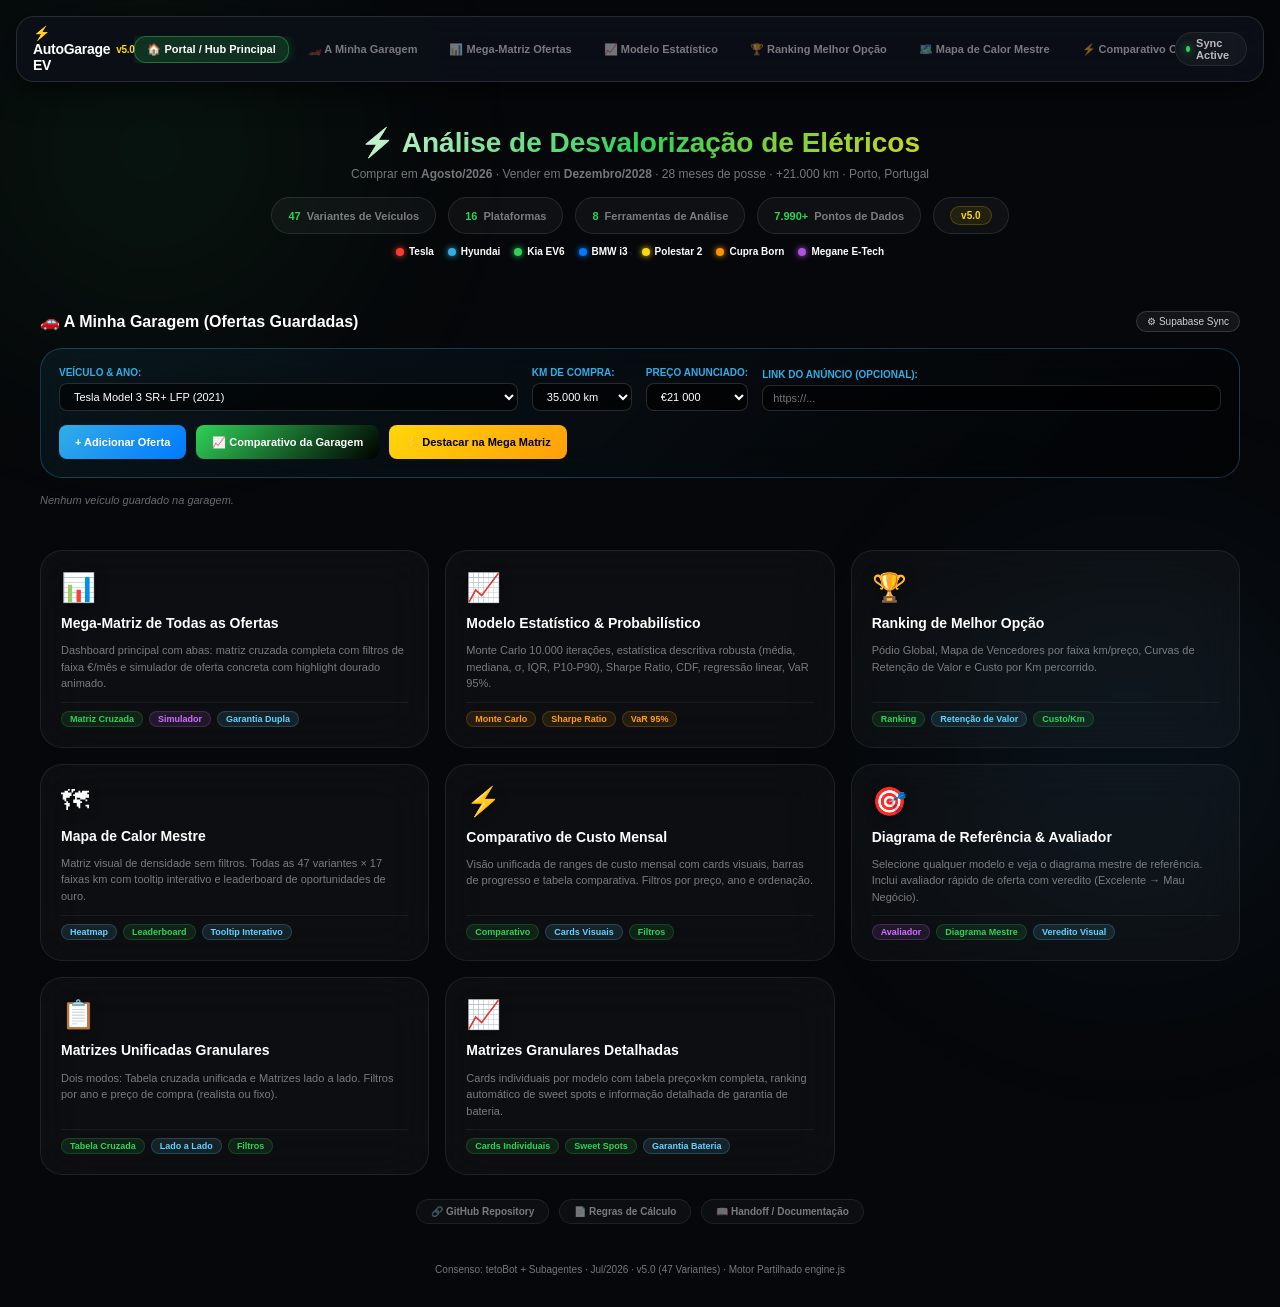
==== commit 0142805c: "fix: restaura navegacao global, motor da garagem e estilos css (v5.0)" ====
--- a/index.html
+++ b/index.html
@@ -1,234 +1,237 @@
 <!DOCTYPE html>
 <html lang="pt">
 <head>
-<meta charset="UTF-8">
-<meta name="viewport" content="width=device-width,initial-scale=1">
-<title>Portal — Análise de Desvalorização de Veículos Elétricos</title>
-<meta name="description" content="Dashboard de análise de desvalorização de veículos elétricos usados em Portugal. 18 variantes, 5 plataformas, 8 ferramentas de análise.">
-<link rel="stylesheet" href="styles.css">
-
-<style>
-body { gap: 24px; }
-
-h1 {
-  font-size: 28px;
-  font-weight: 900;
-  background: linear-gradient(135deg, #ffffff 0%, #30d158 50%, #ffd60a 100%);
-  -webkit-background-clip: text;
-  -webkit-text-fill-color: transparent;
-}
-
-.hero {
-  text-align: center;
-  max-width: 800px;
-  padding: 20px 0;
-}
-
-.hero-sub {
-  font-size: 12px;
-  color: var(--text-muted);
-  margin-top: 6px;
-  line-height: 1.5;
-}
-
-/* Stats Row */
-.stats-row {
-  display: flex;
-  gap: 12px;
-  flex-wrap: wrap;
-  justify-content: center;
-  margin-top: 14px;
-}
-
-.stat-chip {
-  background: rgba(255, 255, 255, 0.04);
-  border: 1px solid rgba(255, 255, 255, 0.1);
-  padding: 8px 16px;
-  border-radius: 30px;
-  font-size: 11px;
-  font-weight: 600;
-  display: flex;
-  align-items: center;
-  gap: 6px;
-  color: var(--text-muted);
-}
-
-.stat-chip b {
-  color: #fff;
-  font-weight: 800;
-}
-
-.stat-chip .accent {
-  color: var(--accent);
-  font-weight: 800;
-}
-
-/* Brand Legend */
-.brand-legend {
-  display: flex;
-  gap: 14px;
-  flex-wrap: wrap;
-  justify-content: center;
-  margin-top: 10px;
-}
-
-.brand-item {
-  display: flex;
-  align-items: center;
-  gap: 5px;
-  font-size: 10px;
-  font-weight: 600;
-}
-
-.brand-dot {
-  width: 8px;
-  height: 8px;
-  border-radius: 50%;
-}
-
-/* Tools Grid */
-.tools-grid {
-  display: grid;
-  grid-template-columns: repeat(auto-fit, minmax(320px, 1fr));
-  gap: 16px;
-  width: 100%;
-  max-width: 1200px;
-}
-
-.tool-card {
-  background: var(--card-bg);
-  border: 1px solid var(--card-border);
-  backdrop-filter: blur(24px);
-  border-radius: 18px;
-  padding: 20px;
-  display: flex;
-  flex-direction: column;
-  gap: 10px;
-  text-decoration: none;
-  color: inherit;
-  transition: all 0.25s ease;
-  position: relative;
-  overflow: hidden;
-}
-
-.tool-card::before {
-  content: '';
-  position: absolute;
-  top: 0;
-  left: 0;
-  right: 0;
-  height: 3px;
-  background: linear-gradient(90deg, var(--accent) 0%, transparent 100%);
-  opacity: 0;
-  transition: opacity 0.3s ease;
-}
-
-.tool-card:hover {
-  transform: translateY(-4px);
-  border-color: rgba(255, 255, 255, 0.2);
-  box-shadow: 0 12px 40px rgba(0, 0, 0, 0.5);
-}
-
-.tool-card:hover::before {
-  opacity: 1;
-}
-
-.tool-emoji {
-  font-size: 28px;
-  filter: drop-shadow(0 2px 6px rgba(0,0,0,0.5));
-}
-
-.tool-name {
-  font-size: 14px;
-  font-weight: 800;
-  color: #fff;
-  line-height: 1.3;
-}
-
-.tool-desc {
-  font-size: 11px;
-  color: var(--text-muted);
-  line-height: 1.5;
-}
-
-.tool-tags {
-  display: flex;
-  gap: 6px;
-  flex-wrap: wrap;
-  margin-top: auto;
-  padding-top: 8px;
-  border-top: 1px solid rgba(255, 255, 255, 0.05);
-}
-
-.tool-tag {
-  font-size: 9px;
-  font-weight: 700;
-  padding: 2px 8px;
-  border-radius: 10px;
-  background: rgba(48, 209, 88, 0.1);
-  color: var(--accent);
-  border: 1px solid rgba(48, 209, 88, 0.2);
-}
-
-.tool-tag.stat {
-  background: rgba(255, 159, 10, 0.1);
-  color: #ff9f0a;
-  border-color: rgba(255, 159, 10, 0.2);
-}
-
-.tool-tag.visual {
-  background: rgba(100, 210, 255, 0.1);
-  color: #64d2ff;
-  border-color: rgba(100, 210, 255, 0.2);
-}
-
-.tool-tag.sim {
-  background: rgba(208, 112, 255, 0.1);
-  color: #d070ff;
-  border-color: rgba(208, 112, 255, 0.2);
-}
-
-/* Version Badge */
-.version-badge {
-  font-size: 10px;
-  font-weight: 800;
-  color: #ffd60a;
-  background: rgba(255, 214, 10, 0.08);
-  border: 1px solid rgba(255, 214, 10, 0.2);
-  padding: 3px 10px;
-  border-radius: 20px;
-}
-
-/* Docs section */
-.docs-row {
-  display: flex;
-  gap: 10px;
-  flex-wrap: wrap;
-  justify-content: center;
-  width: 100%;
-  max-width: 1200px;
-}
-
-.doc-link {
-  color: var(--text-muted);
-  text-decoration: none;
-  font-size: 10px;
-  font-weight: 600;
-  background: rgba(255, 255, 255, 0.03);
-  border: 1px solid rgba(255, 255, 255, 0.08);
-  padding: 6px 14px;
-  border-radius: 20px;
-  transition: all 0.2s ease;
-}
-
-.doc-link:hover {
-  background: rgba(255, 255, 255, 0.08);
-  color: #fff;
-  border-color: rgba(255, 255, 255, 0.2);
-}
-</style>
+  <meta charset="UTF-8">
+  <meta name="viewport" content="width=device-width,initial-scale=1">
+  <title>AutoGarage EV — Portal de Análise de Desvalorização</title>
+  <meta name="description" content="Dashboard de análise de desvalorização de veículos elétricos usados em Portugal. 47 variantes, 16 plataformas, 8 ferramentas de análise.">
+  <link rel="stylesheet" href="styles.css">
+
+  <style>
+    body { gap: 24px; }
+
+    h1 {
+      font-size: 28px;
+      font-weight: 900;
+      background: linear-gradient(135deg, #ffffff 0%, #30d158 50%, #ffd60a 100%);
+      -webkit-background-clip: text;
+      -webkit-text-fill-color: transparent;
+    }
+
+    .hero {
+      text-align: center;
+      max-width: 800px;
+      padding: 20px 0;
+    }
+
+    .hero-sub {
+      font-size: 12px;
+      color: var(--text-muted);
+      margin-top: 6px;
+      line-height: 1.5;
+    }
+
+    /* Stats Row */
+    .stats-row {
+      display: flex;
+      gap: 12px;
+      flex-wrap: wrap;
+      justify-content: center;
+      margin-top: 14px;
+    }
+
+    .stat-chip {
+      background: rgba(255, 255, 255, 0.04);
+      border: 1px solid rgba(255, 255, 255, 0.1);
+      padding: 8px 16px;
+      border-radius: 30px;
+      font-size: 11px;
+      font-weight: 600;
+      display: flex;
+      align-items: center;
+      gap: 6px;
+      color: var(--text-muted);
+    }
+
+    .stat-chip b {
+      color: #fff;
+      font-weight: 800;
+    }
+
+    .stat-chip .accent {
+      color: var(--accent);
+      font-weight: 800;
+    }
+
+    /* Brand Legend */
+    .brand-legend {
+      display: flex;
+      gap: 14px;
+      flex-wrap: wrap;
+      justify-content: center;
+      margin-top: 12px;
+    }
+
+    .brand-item {
+      display: flex;
+      align-items: center;
+      gap: 5px;
+      font-size: 10px;
+      font-weight: 600;
+    }
+
+    .brand-dot {
+      width: 8px;
+      height: 8px;
+      border-radius: 50%;
+    }
+
+    /* Tools Grid */
+    .tools-grid {
+      display: grid;
+      grid-template-columns: repeat(auto-fit, minmax(320px, 1fr));
+      gap: 16px;
+      width: 100%;
+      max-width: 1200px;
+    }
+
+    .tool-card {
+      background: var(--card-bg);
+      border: 1px solid var(--card-border);
+      backdrop-filter: blur(24px);
+      border-radius: 18px;
+      padding: 20px;
+      display: flex;
+      flex-direction: column;
+      gap: 10px;
+      text-decoration: none;
+      color: inherit;
+      transition: all 0.25s ease;
+      position: relative;
+      overflow: hidden;
+    }
+
+    .tool-card::before {
+      content: '';
+      position: absolute;
+      top: 0;
+      left: 0;
+      right: 0;
+      height: 3px;
+      background: linear-gradient(90deg, var(--accent) 0%, transparent 100%);
+      opacity: 0;
+      transition: opacity 0.3s ease;
+    }
+
+    .tool-card:hover {
+      transform: translateY(-4px);
+      border-color: rgba(255, 255, 255, 0.2);
+      box-shadow: 0 12px 40px rgba(0, 0, 0, 0.5);
+    }
+
+    .tool-card:hover::before {
+      opacity: 1;
+    }
+
+    .tool-emoji {
+      font-size: 28px;
+      filter: drop-shadow(0 2px 6px rgba(0,0,0,0.5));
+    }
+
+    .tool-name {
+      font-size: 14px;
+      font-weight: 800;
+      color: #fff;
+      line-height: 1.3;
+    }
+
+    .tool-desc {
+      font-size: 11px;
+      color: var(--text-muted);
+      line-height: 1.5;
+    }
+
+    .tool-tags {
+      display: flex;
+      gap: 6px;
+      flex-wrap: wrap;
+      margin-top: auto;
+      padding-top: 8px;
+      border-top: 1px solid rgba(255, 255, 255, 0.05);
+    }
+
+    .tool-tag {
+      font-size: 9px;
+      font-weight: 700;
+      padding: 2px 8px;
+      border-radius: 10px;
+      background: rgba(48, 209, 88, 0.1);
+      color: var(--accent);
+      border: 1px solid rgba(48, 209, 88, 0.2);
+    }
+
+    .tool-tag.stat {
+      background: rgba(255, 159, 10, 0.1);
+      color: #ff9f0a;
+      border-color: rgba(255, 159, 10, 0.2);
+    }
+
+    .tool-tag.visual {
+      background: rgba(100, 210, 255, 0.1);
+      color: #64d2ff;
+      border-color: rgba(100, 210, 255, 0.2);
+    }
+
+    .tool-tag.sim {
+      background: rgba(208, 112, 255, 0.1);
+      color: #d070ff;
+      border-color: rgba(208, 112, 255, 0.2);
+    }
+
+    /* Version Badge */
+    .version-badge {
+      font-size: 10px;
+      font-weight: 800;
+      color: #ffd60a;
+      background: rgba(255, 214, 10, 0.08);
+      border: 1px solid rgba(255, 214, 10, 0.2);
+      padding: 3px 10px;
+      border-radius: 20px;
+    }
+
+    /* Docs section */
+    .docs-row {
+      display: flex;
+      gap: 10px;
+      flex-wrap: wrap;
+      justify-content: center;
+      width: 100%;
+      max-width: 1200px;
+    }
+
+    .doc-link {
+      color: var(--text-muted);
+      text-decoration: none;
+      font-size: 10px;
+      font-weight: 600;
+      background: rgba(255, 255, 255, 0.03);
+      border: 1px solid rgba(255, 255, 255, 0.08);
+      padding: 6px 14px;
+      border-radius: 20px;
+      transition: all 0.2s ease;
+    }
+
+    .doc-link:hover {
+      background: rgba(255, 255, 255, 0.08);
+      color: #fff;
+      border-color: rgba(255, 255, 255, 0.2);
+    }
+  </style>
 </head>
 <body>
+
+<!-- GLOBAL NAVIGATION HEADER -->
+<div id="appHubNav"></div>
 
 <!-- HERO -->
 <div class="hero">
@@ -246,45 +249,47 @@
   </div>
 
   <div class="brand-legend">
-    <div class="brand-item"><div class="brand-dot" style="background:#ff3b30;box-shadow:0 0 6px #ff3b30"></div> Tesla</div>
-    <div class="brand-item"><div class="brand-dot" style="background:#32ade6;box-shadow:0 0 6px #32ade6"></div> Hyundai IONIQ 5</div>
-    <div class="brand-item"><div class="brand-dot" style="background:#30d158;box-shadow:0 0 6px #30d158"></div> Kia EV6</div>
-    <div class="brand-item"><div class="brand-dot" style="background:#007aff;box-shadow:0 0 6px #007aff"></div> BMW i3/i3s</div>
-    <div class="brand-item"><div class="brand-dot" style="background:#ffd60a;box-shadow:0 0 6px #ffd60a"></div> Polestar 2</div>
-    <div class="brand-item"><div class="brand-dot" style="background:#ff9500;box-shadow:0 0 6px #ff9500"></div> Cupra Born</div>
-    <div class="brand-item"><div class="brand-dot" style="background:#af52de;box-shadow:0 0 6px #af52de"></div> Megane E-Tech</div>
+    <div class="brand-item"><div class="brand-dot dot-tesla"></div> Tesla</div>
+    <div class="brand-item"><div class="brand-dot dot-ioniq5"></div> Hyundai</div>
+    <div class="brand-item"><div class="brand-dot dot-ev6_58"></div> Kia EV6</div>
+    <div class="brand-item"><div class="brand-dot dot-bmw_i3"></div> BMW i3</div>
+    <div class="brand-item"><div class="brand-dot dot-polestar2_sr"></div> Polestar 2</div>
+    <div class="brand-item"><div class="brand-dot dot-cupra_born_58"></div> Cupra Born</div>
+    <div class="brand-item"><div class="brand-dot dot-megane"></div> Megane E-Tech</div>
   </div>
 </div>
 
 <!-- GARAGE SECTION -->
 <div class="garage-section" id="garageSection">
-  <div style="font-size:16px;font-weight:800;display:flex;align-items:center;gap:8px">
-    <span>&#128663; A Minha Garagem (Ofertas Guardadas)</span>
+  <div style="font-size:16px;font-weight:800;display:flex;align-items:center;justify-content:space-between">
+    <span style="display:flex;align-items:center;gap:8px">&#128663; A Minha Garagem (Ofertas Guardadas)</span>
+    <button onclick="configureSupabase()" style="background:rgba(255,255,255,0.06);border:1px solid rgba(255,255,255,0.15);color:rgba(255,255,255,0.8);font-size:10px;padding:4px 10px;border-radius:12px;cursor:pointer">&#9881; Supabase Sync</button>
   </div>
-  
+
   <div class="garage-form-card">
     <div style="display:flex;flex-direction:column;gap:5px;flex:1;min-width:200px">
       <label style="font-size:10px;text-transform:uppercase;color:#32ade6;font-weight:800">Veículo & Ano:</label>
       <select id="gCarSelect" style="background:rgba(0,0,0,0.6);border:1px solid rgba(255,255,255,0.15);color:#fff;padding:6px 10px;border-radius:8px;font-size:11px"></select>
     </div>
-    
+
     <div style="display:flex;flex-direction:column;gap:5px">
       <label style="font-size:10px;text-transform:uppercase;color:#32ade6;font-weight:800">Km de Compra:</label>
       <select id="gKmSelect" style="background:rgba(0,0,0,0.6);border:1px solid rgba(255,255,255,0.15);color:#fff;padding:6px 10px;border-radius:8px;font-size:11px"></select>
     </div>
-    
+
     <div style="display:flex;flex-direction:column;gap:5px">
       <label style="font-size:10px;text-transform:uppercase;color:#32ade6;font-weight:800">Preço Anunciado:</label>
       <select id="gPriceSelect" style="background:rgba(0,0,0,0.6);border:1px solid rgba(255,255,255,0.15);color:#fff;padding:6px 10px;border-radius:8px;font-size:11px"></select>
     </div>
-    
+
     <div style="display:flex;flex-direction:column;gap:5px;flex:1;min-width:200px">
       <label style="font-size:10px;text-transform:uppercase;color:#32ade6;font-weight:800">Link do Anúncio (Opcional):</label>
       <input type="url" id="gUrlInput" placeholder="https://..." style="background:rgba(0,0,0,0.6);border:1px solid rgba(255,255,255,0.15);color:#fff;padding:6px 10px;border-radius:8px;font-size:11px">
     </div>
-    
+
     <div style="width:100%;display:flex;gap:10px;flex-wrap:wrap">
-      <button class="btn-blue" onclick="addGarageOffer()">+ Adicionar Oferta</button>
+      <button class="btn-blue" id="gSaveBtn" onclick="addGarageOffer()">+ Adicionar Oferta</button>
+      <button class="btn-blue" id="gCancelEditBtn" onclick="cancelEditGarageOffer()" style="display:none;background:rgba(255,255,255,0.1);border:1px solid rgba(255,255,255,0.2);color:#fff">Cancelar Edição</button>
       <a href="comparativo-garagem.html" class="btn-blue" style="background:linear-gradient(135deg, #30d158 0%, #000 100%);color:#fff;text-decoration:none">&#128200; Comparativo da Garagem</a>
       <a href="mega-matriz-todas-ofertas.html" class="btn-blue" style="background:linear-gradient(135deg, #ffd60a 0%, #ff9f0a 100%);color:#000;text-decoration:none">&#9889; Destacar na Mega Matriz</a>
     </div>
@@ -332,7 +337,7 @@
   <a href="mapa-calor-minimizacao-custo.html" class="tool-card">
     <div class="tool-emoji">&#128506;</div>
     <div class="tool-name">Mapa de Calor Mestre</div>
-    <div class="tool-desc">Matriz visual de densidade sem filtros. Todas as 18 variantes × 17 faixas km com tooltip interativo e leaderboard de oportunidades de ouro.</div>
+    <div class="tool-desc">Matriz visual de densidade sem filtros. Todas as 47 variantes × 17 faixas km com tooltip interativo e leaderboard de oportunidades de ouro.</div>
     <div class="tool-tags">
       <span class="tool-tag visual">Heatmap</span>
       <span class="tool-tag">Leaderboard</span>
@@ -393,16 +398,16 @@
   <a href="HANDOFF.md" class="doc-link">&#128214; Handoff / Documentação</a>
 </div>
 
-<footer>Consenso: tetoBot + Subagentes &middot; Jul/2026 &middot; v4.0 (18 Variantes) &middot; Motor Partilhado engine.js</footer>
+<footer>Consenso: tetoBot + Subagentes &middot; Jul/2026 &middot; v5.0 (47 Variantes) &middot; Motor Partilhado engine.js</footer>
 
 <script src="engine.js"></script>
 <script>
 (function(){
   'use strict';
   var E = CarEngine;
-  
+  var editingOfferId = null;
+
   function initGarage() {
-    // Populate dropdowns
     var carSel = document.getElementById('gCarSelect');
     var kmSel = document.getElementById('gKmSelect');
     var priceSel = document.getElementById('gPriceSelect');
@@ -428,79 +433,138 @@
     renderGarage();
   }
 
-  function getSavedOffers() {
-    var saved = localStorage.getItem('garageOffers');
-    if (saved) return JSON.parse(saved);
-    return [];
+  async function getSavedOffers() {
+    return await E.getGarageOffers();
   }
 
-  window.addGarageOffer = function() {
+  async function saveOffers(offers) {
+    await E.saveGarageOffers(offers);
+  }
+
+  window.editGarageOffer = async function (id) {
+    var offers = await getSavedOffers();
+    var offer = offers.find(function (o) { return o.id === id; });
+    if (!offer) return;
+
+    editingOfferId = id;
+    document.getElementById('gCarSelect').value = offer.carId;
+    document.getElementById('gKmSelect').value = String(offer.km);
+    document.getElementById('gPriceSelect').value = String(offer.price);
+    document.getElementById('gUrlInput').value = offer.url || '';
+
+    document.getElementById('gSaveBtn').textContent = '💾 Guardar Alterações';
+    document.getElementById('gCancelEditBtn').style.display = 'inline-flex';
+
+    document.getElementById('garageSection').scrollIntoView({ behavior: 'smooth', block: 'start' });
+  };
+
+  window.cancelEditGarageOffer = function () {
+    editingOfferId = null;
+    document.getElementById('gUrlInput').value = '';
+    document.getElementById('gSaveBtn').textContent = '+ Adicionar Oferta';
+    document.getElementById('gCancelEditBtn').style.display = 'none';
+  };
+
+  window.configureSupabase = function () {
+    var curUrl = localStorage.getItem('SUPABASE_URL') || '';
+    var curKey = localStorage.getItem('SUPABASE_KEY') || '';
+    var url = prompt('Cole o URL do seu projeto Supabase (ex: https://xyz.supabase.co):', curUrl);
+    if (url === null) return;
+    var key = prompt('Cole a Anon Key do Supabase:', curKey);
+    if (key === null) return;
+    E.setSupabaseCredentials(url, key);
+    alert('✅ Credenciais Supabase salvas! A sua garagem agora sincroniza automaticamente em qualquer dispositivo.');
+    renderGarage();
+  };
+
+  window.addGarageOffer = async function () {
     var carId = document.getElementById('gCarSelect').value;
     var km = Number(document.getElementById('gKmSelect').value);
     var price = Number(document.getElementById('gPriceSelect').value);
     var url = document.getElementById('gUrlInput').value.trim();
-    
-    var offers = getSavedOffers();
-    
-    // Removida a limitação de duplicados exatos para permitir que o utilizador
-    // guarde múltiplos anúncios reais que possam ter o mesmo modelo, km e preço.
-    var newId = Date.now().toString() + '_' + Math.random().toString(36).substr(2, 5);
-    offers.push({ id: newId, carId: carId, km: km, price: price, url: url });
-    
-    localStorage.setItem('garageOffers', JSON.stringify(offers));
+
+    var offers = await getSavedOffers();
+
+    if (editingOfferId) {
+      var idx = offers.findIndex(function (o) { return o.id === editingOfferId; });
+      if (idx !== -1) {
+        offers[idx] = { id: editingOfferId, carId: carId, km: km, price: price, url: url };
+      }
+      window.cancelEditGarageOffer();
+    } else {
+      var newId = Date.now().toString() + '_' + Math.random().toString(36).substr(2, 5);
+      offers.push({ id: newId, carId: carId, km: km, price: price, url: url });
+    }
+
+    await saveOffers(offers);
     document.getElementById('gUrlInput').value = '';
-    renderGarage();
+    await renderGarage();
   };
 
-  window.removeGarageOffer = function(id) {
-    var offers = getSavedOffers();
-    offers = offers.filter(function(o) { return o.id !== id; });
-    localStorage.setItem('garageOffers', JSON.stringify(offers));
-    renderGarage();
+  window.removeGarageOffer = async function (id) {
+    var offers = await getSavedOffers();
+    offers = offers.filter(function (o) { return o.id !== id; });
+    await saveOffers(offers);
+    await renderGarage();
   };
 
-  function renderGarage() {
-    var offers = getSavedOffers();
+  async function renderGarage() {
+    var offers = await getSavedOffers();
     var container = document.getElementById('garageCardsContainer');
-    
+
     if (offers.length === 0) {
       container.innerHTML = '<div style="font-size:11px;color:rgba(255,255,255,0.4);font-style:italic">Nenhum veículo guardado na garagem.</div>';
       return;
     }
 
     var html = '';
-    offers.forEach(function(o) {
+    var displayOffers = offers.slice().reverse();
+    displayOffers.forEach(function (o) {
       var car = E.getCar(o.carId);
       var r = E.aResale(car, o.km);
       var m = E.moVal(o.price, r);
       var wObj = E.getEffectiveWarranty(car, o.km);
-      
+      var origin = E.getOfferOrigin(o.url);
+
       var brandCls = 'border-' + car.brand;
-      
+      var carImg = E.getCarImg(car.brand);
+      var brandName = E.getBrandName(car.brand);
+
       html += '<div class="garage-card ' + brandCls + '">';
-      html += '<div class="garage-card-title">';
-      html += '<span>' + car.n + ' <span class="version-badge">' + car.y + '</span></span>';
-      html += '<button class="btn-remove" onclick="removeGarageOffer(\'' + o.id + '\')">X</button>';
+      html += '<div class="garage-card-hero">';
+      html += '<span class="garage-card-brand-tag b-' + car.brand + '">' + brandName + '</span>';
+
+      html += '<div class="garage-card-hero-actions">';
+      html += '<button class="btn-blue" style="padding:4px 10px;font-size:10px" onclick="editGarageOffer(\'' + o.id + '\')">&#9998; Editar</button>';
+      html += '<button class="btn-remove" onclick="removeGarageOffer(\'' + o.id + '\')">&#128465; Remover</button>';
       html += '</div>';
-      
+      html += '<img src="' + carImg + '" class="garage-card-img" alt="' + car.n + '">';
+      html += '<div class="garage-card-hero-title"><span>' + car.n + '</span><span class="version-badge">' + car.y + '</span></div>';
+      html += '</div>';
+
       html += '<div class="garage-card-details">';
-      html += '<div>Compra: <b>€' + o.price.toLocaleString('pt-PT') + '</b> | Km: <b>' + o.km + 'k km</b></div>';
-      
+      html += '<div style="font-size:12px;margin-top:2px">Compra: <b>€' + o.price.toLocaleString('pt-PT') + '</b> | Km: <b>' + o.km + 'k km</b></div>';
+
       if (m !== null) {
         html += '<div class="garage-card-cost">€' + m + '<span style="font-size:10px;color:rgba(255,255,255,0.4)"> / mês</span></div>';
         html += '<div>Revenda Estimada (2028): €' + r.toLocaleString('pt-PT') + '</div>';
-        html += '<div style="color:#ffd60a;margin-top:4px">' + E.getWarrantyBadge(car, o.km) + ' ' + wObj.effMonths + 'm ou ' + (wObj.kmLeft/1000).toFixed(0) + 'k km extra</div>';
+        html += '<div style="color:#ffd60a;margin-top:4px">' + E.getWarrantyBadge(car, o.km) + ' ' + wObj.effMonths + 'm ou ' + (wObj.kmLeft / 1000).toFixed(0) + 'k km extra</div>';
       } else {
         html += '<div style="color:#ff453a;font-weight:800;margin-top:4px">⚠️ Preço irrealista (inferior à revenda)</div>';
       }
-      
+
+      if (origin) {
+        html += '<div style="font-size:10px;color:rgba(255,255,255,0.7);margin-top:4px;display:flex;align-items:center;gap:4px"><span>Mercado:</span> <b>' + origin.flag + ' ' + origin.label + '</b></div>';
+      }
+
       if (o.url) {
-        html += '<a href="' + o.url + '" target="_blank" style="margin-top:8px;display:inline-block;color:#32ade6;font-size:11px;text-decoration:none;font-weight:800">&#128279; Ver Anúncio Original</a>';
+        var btnText = origin ? '🔗 Abrir ' + origin.site : '🔗 Abrir Anúncio Original';
+        html += '<a href="' + o.url + '" target="_blank" class="btn-blue" style="margin-top:8px;display:inline-flex;align-items:center;justify-content:center;gap:6px;font-size:11px;padding:6px 12px">' + btnText + '</a>';
       }
-      
+
       html += '</div></div>';
     });
-    
+
     container.innerHTML = html;
   }
 
--- a/styles.css
+++ b/styles.css
@@ -1,7 +1,7 @@
 /**
- * styles.css — CSS Base Partilhado v4.0
- * Estilos comuns a todos os dashboards de desvalorização.
- * Cada HTML mantém um <style> local com estilos específicos da sua visualização.
+ * styles.css — Sistema Estético & Estilos Base v5.0 (47 Variantes)
+ * Contém o sistema de navegação global, glassmorphism, orbs ambientais, 
+ * hero cards da garagem e regras responsivas para mobile.
  */
 
 /* ============ CSS VARIABLES ============ */
@@ -26,14 +26,166 @@
   flex-direction: column;
   align-items: center;
   gap: 16px;
-}
-
-/* ============ TYPOGRAPHY ============ */
+  min-height: 100vh;
+  position: relative;
+  overflow-x: hidden;
+}
+
+/* ============ AMBIENT GLOW ORBS & ORGANIC ATMOSPHERE ============ */
+body::before,
+body::after {
+  content: '';
+  position: fixed;
+  width: 500px;
+  height: 500px;
+  border-radius: 50%;
+  pointer-events: none;
+  z-index: -1;
+  filter: blur(120px);
+  opacity: 0.18;
+  animation: floatOrb 20s infinite ease-in-out alternate;
+}
+
+body::before {
+  top: -100px;
+  left: -100px;
+  background: radial-gradient(circle, rgba(48, 209, 88, 0.8) 0%, rgba(0, 0, 0, 0) 70%);
+}
+
+body::after {
+  bottom: -100px;
+  right: -100px;
+  background: radial-gradient(circle, rgba(50, 173, 230, 0.8) 0%, rgba(255, 214, 10, 0) 70%);
+  animation-delay: -10s;
+}
+
+@keyframes floatOrb {
+  0% { transform: translate(0, 0) scale(1); }
+  50% { transform: translate(60px, 40px) scale(1.1); }
+  100% { transform: translate(-40px, 80px) scale(0.95); }
+}
+
+/* ============ HEADER GLOBAL DE NAVEGAÇÃO & MENU HAMBÚRGUER ============ */
+#appHubNav {
+  width: 100%;
+  max-width: 1400px;
+  position: sticky;
+  top: 10px;
+  z-index: 9999;
+}
+
+.app-header-container {
+  display: flex;
+  align-items: center;
+  justify-content: space-between;
+  background: rgba(12, 16, 24, 0.85);
+  backdrop-filter: blur(20px);
+  -webkit-backdrop-filter: blur(20px);
+  border: 1px solid rgba(255, 255, 255, 0.12);
+  border-radius: 18px;
+  padding: 8px 16px;
+  width: 100%;
+  box-shadow: 0 8px 32px rgba(0, 0, 0, 0.6);
+}
+
+.app-header-brand {
+  display: flex;
+  align-items: center;
+  gap: 10px;
+}
+
+.app-header-logo {
+  font-size: 14px;
+  font-weight: 900;
+  color: #ffffff;
+  text-decoration: none;
+  display: flex;
+  align-items: center;
+  gap: 6px;
+  letter-spacing: -0.3px;
+}
+
+.app-header-menu {
+  display: flex;
+  align-items: center;
+  gap: 6px;
+  overflow-x: auto;
+  scrollbar-width: none;
+}
+
+.app-header-menu::-webkit-scrollbar {
+  display: none;
+}
+
+.app-header-item {
+  color: var(--text-muted);
+  text-decoration: none;
+  font-size: 11px;
+  font-weight: 700;
+  padding: 6px 12px;
+  border-radius: 12px;
+  white-space: nowrap;
+  transition: all 0.2s cubic-bezier(0.16, 1, 0.3, 1);
+  display: flex;
+  align-items: center;
+  gap: 5px;
+  border: 1px solid transparent;
+}
+
+.app-header-item:hover {
+  color: #ffffff;
+  background: rgba(255, 255, 255, 0.06);
+  border-color: rgba(255, 255, 255, 0.1);
+}
+
+.app-header-item.active {
+  color: #ffffff;
+  background: rgba(48, 209, 88, 0.18);
+  border-color: rgba(48, 209, 88, 0.4);
+  box-shadow: 0 0 12px rgba(48, 209, 88, 0.25);
+}
+
+.app-header-toggle {
+  display: none;
+  background: rgba(255, 255, 255, 0.05);
+  border: 1px solid rgba(255, 255, 255, 0.15);
+  color: #fff;
+  border-radius: 10px;
+  padding: 8px;
+  cursor: pointer;
+}
+
+.app-header-backdrop {
+  display: none;
+}
+
+.app-header-status {
+  display: flex;
+  align-items: center;
+  gap: 6px;
+  font-size: 11px;
+  font-weight: 700;
+  color: rgba(255, 255, 255, 0.7);
+  background: rgba(255, 255, 255, 0.04);
+  border: 1px solid rgba(255, 255, 255, 0.08);
+  padding: 4px 10px;
+  border-radius: 20px;
+}
+
+.status-dot-green {
+  width: 6px;
+  height: 6px;
+  background: #30d158;
+  border-radius: 50%;
+  box-shadow: 0 0 8px #30d158;
+}
+
+/* ============ TYPOGRAPHY & HEADER ============ */
 header { text-align: center; }
 
 h1 {
-  font-size: 22px;
-  font-weight: 800;
+  font-size: 24px;
+  font-weight: 900;
   background: linear-gradient(135deg, #ffffff 0%, #a1a1a1 100%);
   -webkit-background-clip: text;
   -webkit-text-fill-color: transparent;
@@ -46,13 +198,14 @@
 }
 
 footer {
-  font-size: 9px;
+  font-size: 10px;
   color: var(--text-muted);
   text-align: center;
-  padding: 12px;
-}
-
-/* ============ TOP BAR & NAVIGATION ============ */
+  padding: 16px;
+  width: 100%;
+}
+
+/* ============ TOP BAR ============ */
 .top-bar {
   display: flex;
   justify-content: space-between;
@@ -86,7 +239,7 @@
   box-shadow: 0 0 12px rgba(48, 209, 88, 0.3);
 }
 
-/* ============ BUTTONS ============ */
+/* ============ BUTTONS & FILTERS ============ */
 .btn-pill,
 .filter-btn {
   background: rgba(255, 255, 255, 0.06);
@@ -96,7 +249,7 @@
   border-radius: 20px;
   font-size: 11px;
   cursor: pointer;
-  font-weight: 500;
+  font-weight: 600;
   transition: all 0.2s ease;
 }
 
@@ -111,70 +264,35 @@
   background: var(--accent);
   color: #000;
   border-color: var(--accent);
-  font-weight: 700;
+  font-weight: 800;
   box-shadow: 0 0 12px rgba(48, 209, 88, 0.3);
 }
 
-/* ============ CONTROLS PANEL ============ */
-.controls-card {
-  background: var(--card-bg);
-  border: 1px solid var(--card-border);
-  backdrop-filter: blur(20px);
-  border-radius: 16px;
-  padding: 14px 18px;
-  width: 100%;
-  max-width: 1200px;
-  display: flex;
-  flex-direction: column;
-  gap: 12px;
-}
-
-.control-row,
-.filter-row {
-  display: flex;
-  align-items: center;
-  gap: 10px;
-  flex-wrap: wrap;
-}
-
-.control-label,
-.filter-label {
-  font-size: 10px;
-  text-transform: uppercase;
-  letter-spacing: 0.8px;
-  color: var(--text-muted);
-  font-weight: 700;
-  min-width: 130px;
-}
-
-/* ============ FORM ELEMENTS ============ */
-select, input[type="number"] {
-  background: rgba(0, 0, 0, 0.6);
-  border: 1px solid rgba(255, 255, 255, 0.15);
-  color: #fff;
-  padding: 5px 10px;
-  border-radius: 8px;
-  font-size: 11px;
-  font-weight: 600;
-  outline: none;
-}
-
-select:focus, input[type="number"]:focus {
-  border-color: var(--accent);
-}
-
-/* ============ CARDS ============ */
-.glass-card {
+/* ============ FLUID GLASS CARDS ============ */
+.glass-card,
+.garage-card,
+.tool-card,
+.controls-card,
+.garage-form-card {
   background: var(--card-bg);
   border: 1px solid var(--card-border);
   backdrop-filter: blur(24px);
-  border-radius: 16px;
-  padding: 16px;
-  width: 100%;
-  overflow-x: auto;
-}
-
-/* ============ TABLE BASE ============ */
+  border-radius: 22px !important;
+  transition: transform 0.3s cubic-bezier(0.16, 1, 0.3, 1),
+    box-shadow 0.3s cubic-bezier(0.16, 1, 0.3, 1),
+    border-color 0.3s ease !important;
+}
+
+.glass-card:hover,
+.garage-card:hover,
+.tool-card:hover,
+.controls-card:hover {
+  transform: translateY(-4px) scale(1.006) !important;
+  border-color: rgba(48, 209, 88, 0.4) !important;
+  box-shadow: 0 16px 40px rgba(0, 0, 0, 0.7), 0 0 25px rgba(48, 209, 88, 0.18) !important;
+}
+
+/* ============ TABLE BASE & DYNAMIC HOVERS ============ */
 table {
   width: 100%;
   border-collapse: collapse;
@@ -197,6 +315,20 @@
   text-align: center;
   border-bottom: 1px solid rgba(255, 255, 255, 0.04);
   font-weight: 600;
+}
+
+table tbody tr {
+  transition: transform 0.2s cubic-bezier(0.16, 1, 0.3, 1),
+    background-color 0.2s ease,
+    box-shadow 0.2s ease;
+}
+
+table tbody tr:hover {
+  background: rgba(255, 255, 255, 0.05) !important;
+  transform: scale(1.004);
+  z-index: 10;
+  position: relative;
+  box-shadow: 0 4px 20px rgba(0, 0, 0, 0.4);
 }
 
 /* ============ CELL STYLES ============ */
@@ -244,7 +376,7 @@
 .ind-cupra_born_77 { background: rgba(229, 142, 38, 0.15); border: 1px solid rgba(229, 142, 38, 0.3); color: #e58e26; }
 .ind-megane { background: rgba(175, 82, 222, 0.15); border: 1px solid rgba(175, 82, 222, 0.3); color: #d070ff; }
 
-/* ============ BRAND DOTS (luminosos) ============ */
+/* ============ BRAND DOTS ============ */
 .dot {
   width: 7px;
   height: 7px;
@@ -299,7 +431,7 @@
 .b-cupra_born_77     { background: rgba(229, 142, 38, 0.15); color: #e58e26; border: 1px solid rgba(229, 142, 38, 0.3); }
 .b-megane            { background: rgba(208, 112, 255, 0.15); color: #d070ff; border: 1px solid rgba(208, 112, 255, 0.3); }
 
-/* ============ BRAND BORDER TOP (for cards) ============ */
+/* ============ BRAND BORDER TOP ============ */
 .border-tesla             { border-top: 3px solid #ff3b30; }
 .border-tesla_lr          { border-top: 3px solid #ff9f0a; }
 .border-ioniq             { border-top: 3px solid #32ade6; }
@@ -318,25 +450,6 @@
 .border-cupra_born_77     { border-top: 3px solid #e58e26; }
 .border-megane            { border-top: 3px solid #af52de; }
 
-/* ============ BRAND TEXT COLORS ============ */
-.c-tesla             { color: #ff453a; }
-.c-tesla_lr          { color: #ff9f0a; }
-.c-ioniq             { color: #64d2ff; }
-.c-ioniq5            { color: #64d2ff; }
-.c-ioniq5_58         { color: #5ac8fa; }
-.c-ioniq5_63         { color: #38bdf8; }
-.c-ev6_58            { color: #30d158; }
-.c-ev6_63            { color: #34d399; }
-.c-ev6_lr            { color: #00c7be; }
-.c-bmw_i3            { color: #007aff; }
-.c-bmw_i3s           { color: #58a6ff; }
-.c-polestar2_sr      { color: #ffd60a; }
-.c-polestar2_lr      { color: #ffcc00; }
-.c-cupra_born_58     { color: #ff9500; }
-.c-cupra_born_eboost { color: #ff7a00; }
-.c-cupra_born_77     { color: #e58e26; }
-.c-megane            { color: #d070ff; }
-
 /* ============ WARRANTY BADGES ============ */
 .w-badge-pill {
   font-size: 8px;
@@ -350,29 +463,7 @@
 .w-18m { color: #ffd60a; background: rgba(255,214,10,0.18); border: 1px solid rgba(255,214,10,0.35); }
 .w-ok  { color: #30d158; background: rgba(48,209,88,0.15);  border: 1px solid rgba(48,209,88,0.3); }
 
-/* ============ YEAR BADGE ============ */
-.year-badge,
-.tag {
-  font-size: 9px;
-  font-weight: 800;
-  background: #ffd60a;
-  color: #000;
-  padding: 2px 6px;
-  border-radius: 4px;
-}
-
-/* ============ LFP BADGE ============ */
-.badge-lfp,
-.lfp {
-  font-size: 8px;
-  background: rgba(48, 209, 88, 0.15);
-  color: #30d158;
-  padding: 1px 4px;
-  border-radius: 3px;
-  margin-left: 4px;
-}
-
-/* ============ GARAGE UI & HIGHLIGHT ============ */
+/* ============ GARAGE UI & HERO CARDS ============ */
 .garage-section {
   width: 100%;
   max-width: 1200px;
@@ -381,6 +472,7 @@
   flex-direction: column;
   gap: 16px;
 }
+
 .garage-form-card {
   background: linear-gradient(135deg, rgba(50, 173, 230, 0.08) 0%, rgba(0, 0, 0, 0.5) 100%);
   border: 1px solid rgba(50, 173, 230, 0.3);
@@ -389,60 +481,119 @@
   padding: 18px;
   display: flex;
   flex-wrap: wrap;
-  align-items: end;
+  align-items: flex-end;
   gap: 14px;
 }
+
 .garage-grid {
   display: grid;
-  grid-template-columns: repeat(auto-fit, minmax(280px, 1fr));
+  grid-template-columns: repeat(auto-fit, minmax(300px, 1fr));
   gap: 16px;
   width: 100%;
 }
+
 .garage-card {
   background: var(--card-bg);
   border: 1px solid var(--card-border);
   backdrop-filter: blur(24px);
-  border-radius: 16px;
-  padding: 16px;
+  border-radius: 18px;
+  overflow: hidden;
   display: flex;
   flex-direction: column;
-  gap: 10px;
   position: relative;
-}
-.garage-card-title {
-  font-size: 14px;
+  transition: all 0.3s ease;
+}
+
+.garage-card-hero {
+  height: 160px;
+  width: 100%;
+  position: relative;
+  background: radial-gradient(circle at center, rgba(255,255,255,0.06) 0%, rgba(0,0,0,0.4) 100%);
+  display: flex;
+  align-items: center;
+  justify-content: center;
+  overflow: hidden;
+}
+
+.garage-card-img {
+  max-height: 110px;
+  max-width: 85%;
+  object-fit: contain;
+  filter: drop-shadow(0 8px 16px rgba(0,0,0,0.8));
+  transition: transform 0.3s ease;
+}
+
+.garage-card:hover .garage-card-img {
+  transform: scale(1.05);
+}
+
+.garage-card-brand-tag {
+  position: absolute;
+  top: 10px;
+  left: 10px;
+  font-size: 10px;
   font-weight: 800;
+  padding: 2px 8px;
+  border-radius: 6px;
+  z-index: 2;
+}
+
+.garage-card-hero-actions {
+  position: absolute;
+  top: 10px;
+  right: 10px;
+  display: flex;
+  gap: 6px;
+  z-index: 2;
+}
+
+.garage-card-hero-title {
+  position: absolute;
+  bottom: 8px;
+  left: 12px;
+  right: 12px;
   display: flex;
   justify-content: space-between;
   align-items: center;
-}
+  font-size: 13px;
+  font-weight: 800;
+  color: #fff;
+  text-shadow: 0 2px 4px rgba(0,0,0,0.8);
+  z-index: 2;
+}
+
 .garage-card-details {
+  padding: 14px;
   font-size: 11px;
   color: var(--text-muted);
   display: flex;
   flex-direction: column;
-  gap: 4px;
-}
+  gap: 6px;
+}
+
 .garage-card-cost {
   font-size: 24px;
   font-weight: 900;
   color: #30d158;
-  margin-top: 4px;
-}
+  margin-top: 2px;
+}
+
 .btn-remove {
   background: rgba(255, 69, 58, 0.15);
   color: #ff453a;
   border: 1px solid rgba(255, 69, 58, 0.3);
   padding: 4px 10px;
   border-radius: 6px;
-  font-size: 9px;
+  font-size: 10px;
   font-weight: 800;
   cursor: pointer;
   transition: all 0.2s;
 }
+
 .btn-remove:hover {
   background: rgba(255, 69, 58, 0.3);
 }
+
 .btn-blue {
   background: linear-gradient(135deg, #32ade6 0%, #007aff 100%);
   color: #fff;
@@ -452,24 +603,117 @@
   font-size: 11px;
   font-weight: 800;
   cursor: pointer;
-  height: 32px;
-  display: flex;
-  align-items: center;
-}
-
-/* CLASSE DE HIGHLIGHT MÚLTIPLO NA MEGA MATRIZ */
-.cell-garage-highlight {
-  position: relative;
-  z-index: 90;
-  border: 2px solid #32ade6 !important;
-  box-shadow: 0 0 20px rgba(50, 173, 230, 0.8), inset 0 0 10px rgba(50, 173, 230, 0.5) !important;
-  transform: scale(1.25) !important;
-  font-size: 11px !important;
-  font-weight: 900 !important;
-  animation: pulseBlue 2s infinite ease-in-out;
-}
-@keyframes pulseBlue {
-  0% { transform: scale(1.2); box-shadow: 0 0 15px rgba(50,173,230,0.6); }
-  50% { transform: scale(1.35); box-shadow: 0 0 25px rgba(50,173,230,0.9), 0 0 40px rgba(50,173,230,0.4); }
-  100% { transform: scale(1.2); box-shadow: 0 0 15px rgba(50,173,230,0.6); }
-}
+  height: 34px;
+  display: inline-flex;
+  align-items: center;
+  justify-content: center;
+  gap: 6px;
+  text-decoration: none;
+}
+
+.btn-blue:hover {
+  filter: brightness(1.1);
+  box-shadow: 0 4px 12px rgba(50, 173, 230, 0.4);
+}
+
+/* ============ PULSING HUB NAVIGATION BADGE ============ */
+.nav-current-badge {
+  animation: badgePulse 3s infinite ease-in-out;
+}
+
+@keyframes badgePulse {
+  0%, 100% { box-shadow: 0 0 10px rgba(255, 214, 10, 0.2); }
+  50% { box-shadow: 0 0 20px rgba(255, 214, 10, 0.6), 0 0 30px rgba(255, 214, 10, 0.3); }
+}
+
+/* ============ WEB MOBILE RESPONSIVE SYSTEM ============ */
+@media (max-width: 768px) {
+  body {
+    padding: 12px 10px;
+    gap: 14px;
+  }
+
+  body.menu-open-lock {
+    overflow: hidden;
+  }
+
+  h1 {
+    font-size: 20px !important;
+  }
+
+  .app-header-container {
+    padding: 6px 12px;
+  }
+
+  .app-header-toggle {
+    display: flex;
+  }
+
+  .app-header-status {
+    display: none;
+  }
+
+  .app-header-backdrop {
+    display: block;
+    position: fixed;
+    top: 0;
+    left: 0;
+    right: 0;
+    bottom: 0;
+    background: rgba(0, 0, 0, 0.75);
+    backdrop-filter: blur(4px);
+    -webkit-backdrop-filter: blur(4px);
+    opacity: 0;
+    pointer-events: none;
+    transition: opacity 0.25s ease;
+    z-index: 10000;
+  }
+
+  .app-header-backdrop.is-open {
+    opacity: 1;
+    pointer-events: auto;
+  }
+
+  .app-header-menu {
+    position: absolute;
+    top: 54px;
+    left: 8px;
+    right: 8px;
+    background: rgba(18, 24, 38, 0.98);
+    backdrop-filter: blur(20px);
+    -webkit-backdrop-filter: blur(20px);
+    border: 1px solid rgba(255, 255, 255, 0.15);
+    border-radius: 16px;
+    padding: 10px;
+    flex-direction: column;
+    align-items: stretch;
+    gap: 6px;
+    box-shadow: 0 16px 32px rgba(0, 0, 0, 0.8);
+    opacity: 0;
+    visibility: hidden;
+    transform: translateY(-10px);
+    transition: all 0.25s cubic-bezier(0.16, 1, 0.3, 1);
+    z-index: 10001;
+    max-height: calc(100vh - 70px);
+    overflow-y: auto;
+  }
+
+  .app-header-menu.is-open {
+    opacity: 1;
+    visibility: visible;
+    transform: translateY(0);
+  }
+
+  .app-header-item {
+    font-size: 13px;
+    padding: 10px 14px;
+    min-height: 44px;
+    border-radius: 10px;
+    background: rgba(255, 255, 255, 0.03);
+  }
+
+  .tools-grid,
+  .garage-grid {
+    grid-template-columns: 1fr !important;
+  }
+}
